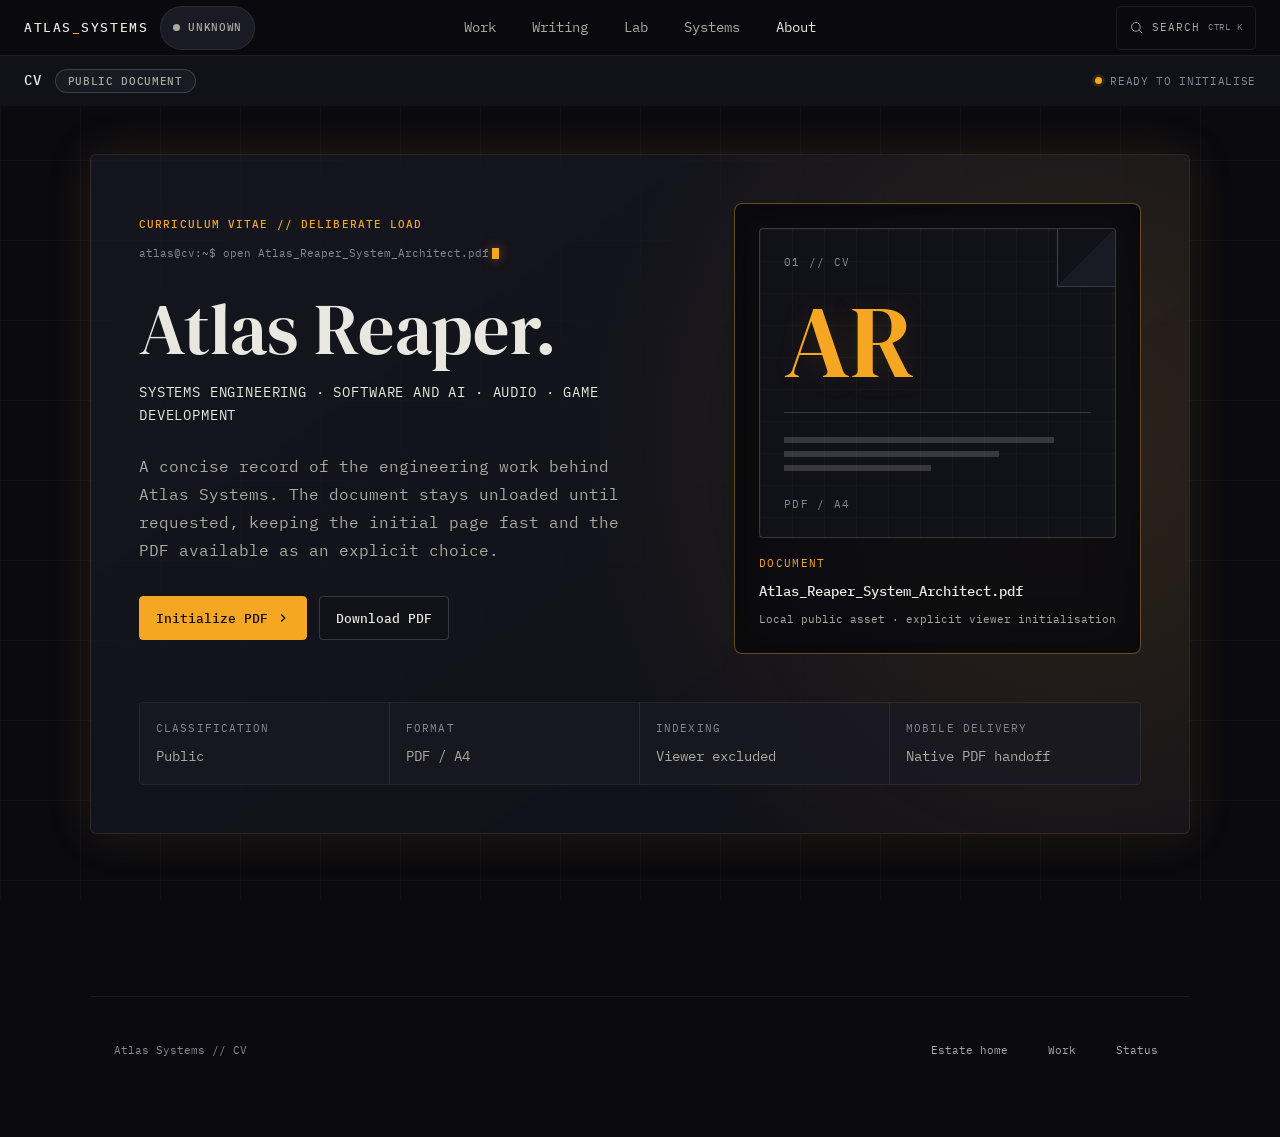
==== index.html @ 82ecb302 "Harden document assets and response headers" ====
<!DOCTYPE html>
<html lang="en" data-atlas-bottom-nav="true">
<head>
  <meta charset="UTF-8">
  <meta name="viewport" content="width=device-width, initial-scale=1.0">
  <meta name="description" content="CV for Atlas Reaper: systems engineering, software and AI, audio, and game development.">
  <meta name="robots" content="noindex, follow">
  <meta name="theme-color" content="#0a0a0f">
  <title>CV // Atlas Systems</title>
  <link rel="canonical" href="https://cv.atlas-systems.uk/">
  <link rel="icon" href="/favicon.ico" sizes="any">
  <link rel="icon" href="/favicon-16x16.png" sizes="16x16" type="image/png">
  <link rel="icon" href="/favicon-32x32.png" sizes="32x32" type="image/png">
  <link rel="apple-touch-icon" href="/apple-touch-icon.png" sizes="180x180">
  <link rel="manifest" href="/site.webmanifest">
  <meta property="og:type" content="profile">
  <meta property="og:title" content="CV // Atlas Systems">
  <meta property="og:description" content="CV for Atlas Reaper: systems engineering, software and AI, audio, and game development.">
  <meta property="og:url" content="https://cv.atlas-systems.uk/">
  <meta property="og:site_name" content="Atlas Systems">
  <meta property="og:image" content="https://atlas-systems.uk/og-default.png">
  <meta property="og:image:width" content="1200">
  <meta property="og:image:height" content="630">
  <meta property="og:image:alt" content="Atlas Systems: audio systems, local AI infrastructure, and deployment automation">
  <meta name="twitter:card" content="summary_large_image">
  <meta name="twitter:title" content="CV // Atlas Systems">
  <meta name="twitter:description" content="CV for Atlas Reaper: systems engineering, software and AI, audio, and game development.">
  <meta name="twitter:image" content="https://atlas-systems.uk/og-default.png">
  <link rel="stylesheet" href="/assets/interface/v0.2.0/atlas-fonts.css?v=0.2.0">
  <link rel="stylesheet" href="/assets/interface/v0.2.0/atlas-interface-kit.css?v=0.2.0">
  <link rel="stylesheet" href="/css/cv.css?v=20260724-interface-v2">
</head>
<body>
  <header class="atlas-global-header cv-global-header">
    <div class="atlas-global-header__identity cv-brand-cluster">
      <a href="https://atlas-systems.uk/" class="cv-wordmark">ATLAS<span>_</span>SYSTEMS</a>
      <a class="atlas-status estate-status" href="https://status.atlas-systems.uk/" data-state="checking" aria-label="Atlas Systems status: checking">
        <span class="estate-status-dot" aria-hidden="true"></span>
        <span class="estate-status-label">checking</span>
      </a>
    </div>
    <nav class="atlas-global-header__nav" aria-label="Primary navigation">
      <a class="atlas-global-header__link" href="https://atlas-systems.uk/work/">Work</a>
      <a class="atlas-global-header__link" href="https://atlas-systems.uk/writing/">Writing</a>
      <a class="atlas-global-header__link" href="https://atlas-systems.uk/lab/">Lab</a>
      <a class="atlas-global-header__link" href="https://atlas-systems.uk/systems/">Systems</a>
      <a class="atlas-global-header__link" href="https://atlas-systems.uk/about/" aria-current="page">About</a>
    </nav>
    <div class="atlas-global-header__actions">
      <button class="cv-search-trigger" type="button" data-estate-search-open aria-label="Search the estate" aria-haspopup="dialog">
        <svg viewBox="0 0 24 24" aria-hidden="true">
          <circle cx="11" cy="11" r="7"></circle>
          <line x1="21" y1="21" x2="16.2" y2="16.2"></line>
        </svg>
        <span>Search</span>
        <kbd>ctrl k</kbd>
      </button>
    </div>
  </header>

  <section class="atlas-product-strip cv-product-strip" aria-label="CV interface identity">
    <div class="cv-product-identity">
      <strong>CV</strong>
      <span class="atlas-badge atlas-badge--type">Public document</span>
    </div>
    <span class="cv-document-state"><span aria-hidden="true"></span>Ready to initialise</span>
  </section>

  <main class="cv-shell">
    <section class="document-gate atlas-card atlas-card--flagship" id="gate" aria-labelledby="gate-title">
      <div class="gate-layout">
        <div class="gate-introduction">
          <p class="atlas-page-intro__eyebrow">Curriculum vitae // deliberate load</p>
          <div class="terminal-line" aria-hidden="true">atlas@cv:~$ open Atlas_Reaper_System_Architect.pdf<span class="cursor"></span></div>
          <h1 class="atlas-page-intro__title" id="gate-title">Atlas Reaper.</h1>
          <p class="gate-role">Systems engineering · Software and AI · Audio · Game development</p>
          <p class="atlas-page-intro__purpose gate-copy">A concise record of the engineering work behind Atlas Systems. The document stays unloaded until requested, keeping the initial page fast and the PDF available as an explicit choice.</p>

          <div class="gate-actions">
            <button class="atlas-button atlas-button--primary" id="init-btn" type="button">
              <span>Initialize PDF</span>
              <svg viewBox="0 0 24 24" aria-hidden="true">
                <polyline points="9 18 15 12 9 6"></polyline>
              </svg>
            </button>
            <a class="atlas-button atlas-button--secondary" href="/Atlas_Reaper_System_Architect.pdf" download="Atlas_Reaper_System_Architect.pdf">Download PDF</a>
          </div>
        </div>

        <aside class="document-dossier" aria-label="Document summary">
          <div class="document-sheet" aria-hidden="true">
            <span class="document-sheet-index">01 // CV</span>
            <strong>AR</strong>
            <span class="document-sheet-rule"></span>
            <span class="document-sheet-line document-sheet-line--long"></span>
            <span class="document-sheet-line"></span>
            <span class="document-sheet-line document-sheet-line--short"></span>
            <span class="document-sheet-mark">PDF / A4</span>
          </div>
          <div class="document-dossier-copy">
            <p>Document</p>
            <strong>Atlas_Reaper_<wbr>System_Architect.pdf</strong>
            <span>Local public asset · explicit viewer initialisation</span>
          </div>
        </aside>
      </div>

      <dl class="document-meta">
        <div><dt>Classification</dt><dd>Public</dd></div>
        <div><dt>Format</dt><dd>PDF / A4</dd></div>
        <div><dt>Indexing</dt><dd>Viewer excluded</dd></div>
        <div><dt>Mobile delivery</dt><dd>Native PDF handoff</dd></div>
      </dl>

      <noscript>
        <p class="noscript-note">JavaScript is disabled. <a href="/Atlas_Reaper_System_Architect.pdf">Open the PDF directly.</a></p>
      </noscript>
    </section>

    <section class="viewer atlas-card" id="viewer" aria-labelledby="viewer-title" hidden>
      <header class="viewer-bar">
        <div>
          <p class="atlas-page-intro__eyebrow">Document viewer // active</p>
          <h2 id="viewer-title">Atlas_Reaper_<wbr>System_Architect.pdf</h2>
        </div>
        <div class="viewer-actions">
          <a class="atlas-button atlas-button--secondary" href="/Atlas_Reaper_System_Architect.pdf" download="Atlas_Reaper_System_Architect.pdf">Download</a>
          <button class="atlas-button atlas-button--secondary" id="close-viewer" type="button">Close viewer</button>
        </div>
      </header>
      <div class="viewer-frame" id="viewer-frame"></div>
    </section>

    <p class="sr-only" id="viewer-announcer" role="status" aria-live="polite" aria-atomic="true"></p>
  </main>

  <footer class="atlas-footer cv-footer">
    <span>Atlas Systems // CV</span>
    <div>
      <a href="https://atlas-systems.uk/">Estate home</a>
      <a href="https://atlas-systems.uk/work/">Work</a>
      <a href="https://status.atlas-systems.uk/">Status</a>
    </div>
  </footer>

  <nav class="atlas-bottom-nav" aria-label="Mobile estate navigation">
    <a href="https://atlas-systems.uk/work/">Work</a>
    <a href="https://atlas-systems.uk/writing/">Writing</a>
    <a href="https://atlas-systems.uk/lab/">Lab</a>
    <a href="https://atlas-systems.uk/systems/">Systems</a>
    <a href="https://atlas-systems.uk/about/" aria-current="page">About</a>
  </nav>

  <script type="module" src="/js/interface-shell.js?v=20260724-interface-v2"></script>
  <script type="module" src="/js/viewer.js?v=20260724-interface-v2"></script>
</body>
</html>
---- assets/interface/v0.2.0/atlas-fonts.css ----
/* Atlas Systems repository-local font faces. */
@font-face {
  font-family: "IBM Plex Mono";
  font-style: normal;
  font-weight: 400;
  font-display: swap;
  src: url("./fonts/ibm-plex-mono-400.woff2") format("woff2");
  unicode-range: U+0000-00FF, U+0131, U+0152-0153, U+02BB-02BC,
    U+02C6, U+02DA, U+02DC, U+0304, U+0308, U+0329, U+2000-206F,
    U+20AC, U+2122, U+2191, U+2193, U+2212, U+2215, U+FEFF, U+FFFD;
}

@font-face {
  font-family: "IBM Plex Mono";
  font-style: normal;
  font-weight: 500;
  font-display: swap;
  src: url("./fonts/ibm-plex-mono-500.woff2") format("woff2");
  unicode-range: U+0000-00FF, U+0131, U+0152-0153, U+02BB-02BC,
    U+02C6, U+02DA, U+02DC, U+0304, U+0308, U+0329, U+2000-206F,
    U+20AC, U+2122, U+2191, U+2193, U+2212, U+2215, U+FEFF, U+FFFD;
}

@font-face {
  font-family: "DM Serif Display";
  font-style: normal;
  font-weight: 400;
  font-display: swap;
  src: url("./fonts/dm-serif-display-400.woff2") format("woff2");
  unicode-range: U+0000-00FF, U+0131, U+0152-0153, U+02BB-02BC,
    U+02C6, U+02DA, U+02DC, U+0304, U+0308, U+0329, U+2000-206F,
    U+20AC, U+2122, U+2191, U+2193, U+2212, U+2215, U+FEFF, U+FFFD;
}

@font-face {
  font-family: "DM Serif Display";
  font-style: italic;
  font-weight: 400;
  font-display: swap;
  src: url("./fonts/dm-serif-display-400-italic.woff2") format("woff2");
  unicode-range: U+0000-00FF, U+0131, U+0152-0153, U+02BB-02BC,
    U+02C6, U+02DA, U+02DC, U+0304, U+0308, U+0329, U+2000-206F,
    U+20AC, U+2122, U+2191, U+2193, U+2212, U+2215, U+FEFF, U+FFFD;
}
---- assets/interface/v0.2.0/atlas-interface-kit.css ----
/* Atlas Interface Kit v0.2.0 generated tokens. */
:root {
  color-scheme: dark;
  --atlas-bg: #0a0a0f;
  --atlas-bg-1: #111118;
  --atlas-bg-2: #1a1a24;
  --atlas-border: rgba(255,255,255,0.08);
  --atlas-border-hi: rgba(255,255,255,0.16);
  --atlas-text: #e8e8e0;
  --atlas-text-dim: #aaa9a0;
  --atlas-text-faint: #888894;
  --atlas-accent: #f5a623;
  --atlas-accent-hover: #f7b84a;
  --atlas-accent-dim: rgba(245,166,35,0.12);
  --atlas-operational: #4ade80;
  --atlas-degraded: #f5a623;
  --atlas-unavailable: #e24b4a;
  --atlas-unknown: #aaa9a0;
  --atlas-informational: #60a5fa;
  --atlas-space-1: 4px;
  --atlas-space-2: 8px;
  --atlas-space-3: 12px;
  --atlas-space-4: 16px;
  --atlas-space-5: 24px;
  --atlas-space-6: 32px;
  --atlas-space-7: 48px;
  --atlas-space-8: 64px;
  --atlas-space-9: 96px;
  --atlas-radius-sm: 4px;
  --atlas-radius-md: 6px;
  --atlas-radius-lg: 8px;
  --atlas-control-compact: 32px;
  --atlas-control-standard: 40px;
  --atlas-touch-min: 44px;
  --atlas-card-compact: 16px;
  --atlas-card-standard: 24px;
  --atlas-card-editorial: 32px;
  --atlas-prose: 720px;
  --atlas-content: 1100px;
  --atlas-content-wide: 1360px;
  --atlas-type-tiny: 9px;
  --atlas-type-meta: 11px;
  --atlas-type-supporting: 14px;
  --atlas-type-body: 16px;
  --atlas-type-title: 42px;
  --atlas-motion-fast: 120ms;
  --atlas-motion-standard: 180ms;
  --atlas-motion-reveal: 240ms;
  --atlas-easing-standard: cubic-bezier(0.2, 0, 0, 1);
  --atlas-easing-emphasized: cubic-bezier(0.2, 0, 0, 1.2);
  --atlas-breakpoint-mobile: 640px;
  --atlas-breakpoint-tablet: 768px;
  --atlas-breakpoint-desktop: 1024px;
  --atlas-breakpoint-wide: 1440px;
  --atlas-z-base: 0;
  --atlas-z-sticky: 100;
  --atlas-z-overlay: 200;
  --atlas-z-dialog: 300;
  --atlas-z-toast: 400;
  --atlas-shadow-floating: 0 16px 48px rgba(0,0,0,0.32);
  --atlas-shadow-flagship: 0 0 48px rgba(245,166,35,0.12);
  --atlas-font-display: 'DM Serif Display', Georgia, serif;
  --atlas-font-body: 'IBM Plex Mono', monospace;
}
/* Atlas Interface Kit v0.2.0 component foundations. */
.atlas-global-header {
  position: sticky;
  top: 0;
  z-index: var(--atlas-z-sticky);
  min-height: 56px;
  display: grid;
  grid-template-columns: minmax(0, 1fr) auto minmax(0, 1fr);
  align-items: center;
  gap: var(--atlas-space-4);
  border-bottom: 1px solid var(--atlas-border);
  padding-inline: var(--atlas-space-5);
  background: color-mix(in srgb, var(--atlas-bg) 94%, transparent);
  backdrop-filter: blur(14px);
}

.atlas-global-header__identity,
.atlas-global-header__nav,
.atlas-global-header__actions {
  display: flex;
  align-items: center;
  gap: var(--atlas-space-3);
}

.atlas-global-header__actions { justify-content: flex-end; }
.atlas-global-header__nav { justify-content: center; }
.atlas-global-header__link { min-height: var(--atlas-touch-min); display: inline-flex; align-items: center; padding-inline: var(--atlas-space-3); color: var(--atlas-text-dim); text-decoration: none; }
.atlas-global-header__link[aria-current='page'] { color: var(--atlas-text); }

.atlas-product-strip {
  display: flex;
  align-items: center;
  justify-content: space-between;
  gap: var(--atlas-space-4);
  border-bottom: 1px solid var(--atlas-border);
  padding: var(--atlas-space-3) var(--atlas-space-5);
  background: var(--atlas-bg-1);
}

.atlas-page-intro { max-width: var(--atlas-content); margin-inline: auto; padding: var(--atlas-space-8) var(--atlas-space-5) var(--atlas-space-7); }
.atlas-page-intro__eyebrow { margin: 0 0 var(--atlas-space-3); color: var(--atlas-accent); font: 500 var(--atlas-type-meta)/1.4 var(--atlas-font-body); letter-spacing: 0.1em; text-transform: uppercase; }
.atlas-page-intro__title { margin: 0; color: var(--atlas-text); font: 400 clamp(2.25rem, 6vw, 4.5rem)/0.98 var(--atlas-font-display); }
.atlas-page-intro__purpose { max-width: var(--atlas-prose); margin: var(--atlas-space-5) 0 0; color: var(--atlas-text-dim); font: 400 var(--atlas-type-body)/1.75 var(--atlas-font-body); }

.atlas-section-heading { display: flex; align-items: end; justify-content: space-between; gap: var(--atlas-space-5); margin-block: var(--atlas-space-7) var(--atlas-space-5); }
.atlas-section-heading__title { margin: 0; color: var(--atlas-text); font: 400 clamp(1.75rem, 3vw, 2.5rem)/1.05 var(--atlas-font-display); }
.atlas-section-heading__detail { max-width: var(--atlas-prose); margin: 0; color: var(--atlas-text-dim); font: 400 var(--atlas-type-supporting)/1.7 var(--atlas-font-body); }

.atlas-button { min-height: var(--atlas-control-standard); display: inline-flex; align-items: center; justify-content: center; gap: var(--atlas-space-2); border: 1px solid var(--atlas-border-hi); border-radius: var(--atlas-radius-sm); padding: 0 var(--atlas-space-4); color: var(--atlas-text); background: var(--atlas-bg-2); font: 500 0.8125rem/1 var(--atlas-font-body); text-decoration: none; cursor: pointer; transition: border-color var(--atlas-motion-standard) var(--atlas-easing-standard), background var(--atlas-motion-standard) var(--atlas-easing-standard), transform var(--atlas-motion-standard) var(--atlas-easing-standard); }
.atlas-button:hover { border-color: var(--atlas-accent); }
.atlas-button--primary { border-color: var(--atlas-accent); background: var(--atlas-accent); color: var(--atlas-bg); }
.atlas-button--primary:hover { background: var(--atlas-accent-hover); }
.atlas-button--secondary { background: var(--atlas-bg-1); }
.atlas-text-action { min-height: var(--atlas-touch-min); display: inline-flex; align-items: center; color: var(--atlas-accent); font: 500 0.8125rem/1.4 var(--atlas-font-body); text-decoration-thickness: 1px; text-underline-offset: 0.25em; }

.atlas-badge,
.atlas-status { display: inline-flex; min-height: 24px; align-items: center; gap: var(--atlas-space-2); border: 1px solid var(--atlas-border); border-radius: 999px; padding: 0 var(--atlas-space-3); color: var(--atlas-text-dim); background: var(--atlas-bg-2); font: 500 0.6875rem/1 var(--atlas-font-body); letter-spacing: 0.06em; text-transform: uppercase; }
.atlas-badge--type { border-color: var(--atlas-border-hi); }
.atlas-badge--maturity { color: var(--atlas-accent); background: var(--atlas-accent-dim); }
.atlas-status[data-state='operational'] { color: var(--atlas-operational); }
.atlas-status[data-state='degraded'] { color: var(--atlas-degraded); }
.atlas-status[data-state='unavailable'] { color: var(--atlas-unavailable); }
.atlas-status[data-state='unknown'] { color: var(--atlas-unknown); }

.atlas-card { border: 1px solid var(--atlas-border); border-radius: var(--atlas-radius-md); background: var(--atlas-bg-1); padding: var(--atlas-card-standard); }
.atlas-card--editorial { padding: var(--atlas-card-editorial); }
.atlas-card--data { background: var(--atlas-bg-2); }
.atlas-card--interactive { transition: border-color var(--atlas-motion-standard) var(--atlas-easing-standard), transform var(--atlas-motion-standard) var(--atlas-easing-standard), box-shadow var(--atlas-motion-standard) var(--atlas-easing-standard); }
.atlas-card--interactive:hover { border-color: var(--atlas-border-hi); transform: translateY(-1px); }
.atlas-card--flagship { box-shadow: var(--atlas-shadow-flagship); }

.atlas-metric-grid { display: grid; grid-template-columns: repeat(auto-fit, minmax(150px, 1fr)); gap: var(--atlas-space-3); }
.atlas-metric { border: 1px solid var(--atlas-border); border-radius: var(--atlas-radius-sm); padding: var(--atlas-card-compact); background: var(--atlas-bg-2); }
.atlas-metric__value { margin: 0; color: var(--atlas-text); font: 500 1.5rem/1.15 var(--atlas-font-body); }
.atlas-metric__label { margin: var(--atlas-space-2) 0 0; color: var(--atlas-text-faint); font: 500 var(--atlas-type-meta)/1.4 var(--atlas-font-body); text-transform: uppercase; }

.atlas-tag-list { display: flex; flex-wrap: wrap; gap: var(--atlas-space-2); margin: 0; padding: 0; list-style: none; }
.atlas-tag-list > * { border: 1px solid var(--atlas-border); border-radius: 999px; padding: var(--atlas-space-1) var(--atlas-space-3); color: var(--atlas-text-dim); background: var(--atlas-bg-2); font: 500 var(--atlas-type-meta)/1.4 var(--atlas-font-body); }

.atlas-filter-bar { display: flex; flex-wrap: wrap; align-items: center; gap: var(--atlas-space-2); border-block: 1px solid var(--atlas-border); padding-block: var(--atlas-space-3); }

.atlas-table-wrap { max-width: 100%; overflow-x: auto; border: 1px solid var(--atlas-border); border-radius: var(--atlas-radius-md); }
.atlas-table-wrap table { width: 100%; border-collapse: collapse; }
.atlas-table-wrap th,
.atlas-table-wrap td { border-bottom: 1px solid var(--atlas-border); padding: var(--atlas-space-3) var(--atlas-space-4); text-align: left; }

.atlas-search-dialog { width: min(720px, calc(100vw - 32px)); max-height: min(720px, calc(100vh - 32px)); overflow: auto; border: 1px solid var(--atlas-border-hi); border-radius: var(--atlas-radius-lg); padding: 0; color: var(--atlas-text); background: var(--atlas-bg-1); box-shadow: var(--atlas-shadow-floating); }
.atlas-search-dialog::backdrop { background: rgba(10,10,15,0.78); backdrop-filter: blur(6px); }

.atlas-state { border: 1px solid var(--atlas-border); border-radius: var(--atlas-radius-md); padding: var(--atlas-card-standard); background: var(--atlas-bg-1); }
.atlas-state__title { margin: 0; color: var(--atlas-text); font: 500 0.875rem/1.4 var(--atlas-font-body); }
.atlas-state__detail { margin: var(--atlas-space-3) 0 0; color: var(--atlas-text-dim); font: 400 var(--atlas-type-supporting)/1.7 var(--atlas-font-body); }
.atlas-state[data-state='loading'] { border-color: var(--atlas-informational); }
.atlas-state[data-state='empty'] { border-color: var(--atlas-border-hi); }
.atlas-state[data-state='unavailable'],
.atlas-state[data-state='error'] { border-color: var(--atlas-unavailable); }
.atlas-state[data-state='unknown'] { border-color: var(--atlas-unknown); }

.atlas-footer { max-width: var(--atlas-content); margin: var(--atlas-space-9) auto 0; border-top: 1px solid var(--atlas-border); padding: var(--atlas-space-6) var(--atlas-space-5) var(--atlas-space-8); color: var(--atlas-text-faint); font: 400 var(--atlas-type-meta)/1.6 var(--atlas-font-body); }

.atlas-bottom-nav { display: none; }

:where(a, button, input, select, textarea, [tabindex]):focus-visible { outline: 2px solid var(--atlas-accent); outline-offset: 3px; }

@media (max-width: 767px) {
  .atlas-global-header { grid-template-columns: 1fr auto; padding-inline: var(--atlas-space-4); }
  .atlas-global-header__nav { display: none; }
  .atlas-page-intro { padding: var(--atlas-space-7) var(--atlas-space-4) var(--atlas-space-6); }
  .atlas-section-heading { align-items: start; flex-direction: column; }
  .atlas-bottom-nav { position: fixed; inset: auto 0 0; z-index: var(--atlas-z-sticky); min-height: 64px; display: grid; grid-template-columns: repeat(5, minmax(0, 1fr)); border-top: 1px solid var(--atlas-border); background: var(--atlas-bg-1); }
  .atlas-bottom-nav a { min-height: 64px; display: flex; align-items: center; justify-content: center; color: var(--atlas-text-dim); font: 500 var(--atlas-type-meta)/1.2 var(--atlas-font-body); text-decoration: none; }
  .atlas-bottom-nav a[aria-current='page'] { color: var(--atlas-accent); }
  [data-atlas-bottom-nav='true'] { padding-bottom: calc(64px + env(safe-area-inset-bottom)); }
}

@media (prefers-reduced-motion: reduce) {
  *, *::before, *::after { scroll-behavior: auto !important; animation-duration: 0.01ms !important; animation-iteration-count: 1 !important; transition-duration: 0.01ms !important; }
}
---- css/cv.css ----
*, *::before, *::after { box-sizing: border-box; }

html {
  min-width: 320px;
  background: var(--atlas-bg);
  color-scheme: dark;
  scroll-behavior: smooth;
}

body {
  min-width: 320px;
  min-height: 100vh;
  margin: 0;
  overflow-x: hidden;
  background: var(--atlas-bg);
  color: var(--atlas-text);
  font: 400 var(--atlas-type-supporting)/1.65 var(--atlas-font-body);
}

body::before {
  content: "";
  position: fixed;
  inset: 0;
  z-index: var(--atlas-z-base);
  pointer-events: none;
  background-image:
    linear-gradient(rgba(255,255,255,.026) 1px, transparent 1px),
    linear-gradient(90deg, rgba(255,255,255,.026) 1px, transparent 1px);
  background-size: 80px 80px;
}

a { color: inherit; }
button, input { font: inherit; }

.cv-global-header {
  background: color-mix(in srgb, var(--atlas-bg) 94%, transparent);
}

.cv-brand-cluster { min-width: 0; }

.cv-wordmark {
  min-height: var(--atlas-touch-min);
  display: inline-flex;
  align-items: center;
  color: var(--atlas-text);
  font-size: .8125rem;
  font-weight: 500;
  letter-spacing: .12em;
  text-decoration: none;
  white-space: nowrap;
}

.cv-wordmark span { color: var(--atlas-accent); }

.estate-status {
  min-height: var(--atlas-touch-min);
  color: var(--atlas-text-dim);
  text-decoration: none;
}

.estate-status:hover,
.estate-status:focus-visible {
  border-color: var(--atlas-border-hi);
  color: var(--atlas-text);
}

.estate-status-dot {
  width: 7px;
  height: 7px;
  flex: 0 0 7px;
  border-radius: 50%;
  background: var(--atlas-unknown);
}

.estate-status[data-state="operational"] .estate-status-dot {
  background: var(--atlas-operational);
  box-shadow: 0 0 0 3px color-mix(in srgb, var(--atlas-operational) 14%, transparent);
}

.estate-status[data-state="degraded"] .estate-status-dot,
.estate-status[data-state="checking"] .estate-status-dot {
  background: var(--atlas-degraded);
  box-shadow: 0 0 0 3px var(--atlas-accent-dim);
}

.estate-status[data-state="unavailable"] .estate-status-dot {
  background: var(--atlas-unavailable);
  box-shadow: 0 0 0 3px color-mix(in srgb, var(--atlas-unavailable) 14%, transparent);
}

.cv-search-trigger {
  min-height: var(--atlas-touch-min);
  display: inline-flex;
  align-items: center;
  gap: var(--atlas-space-2);
  border: 1px solid var(--atlas-border);
  border-radius: var(--atlas-radius-sm);
  padding: 0 var(--atlas-space-3);
  background: transparent;
  color: var(--atlas-text-dim);
  cursor: pointer;
  font-size: var(--atlas-type-meta);
  letter-spacing: .08em;
  text-transform: uppercase;
}

.cv-search-trigger:hover,
.cv-search-trigger:focus-visible {
  border-color: var(--atlas-border-hi);
  color: var(--atlas-text);
}

.cv-search-trigger svg {
  width: 15px;
  height: 15px;
  fill: none;
  stroke: currentColor;
  stroke-width: 1.5;
}

.cv-search-trigger kbd {
  color: var(--atlas-text-faint);
  font: inherit;
  font-size: var(--atlas-type-tiny);
}

.cv-product-strip {
  position: relative;
  z-index: 1;
  min-height: 50px;
  border-bottom: 0;
}

.cv-product-identity {
  display: flex;
  align-items: center;
  gap: var(--atlas-space-3);
}

.cv-product-identity > strong {
  color: var(--atlas-text);
  font-size: var(--atlas-type-supporting);
  font-weight: 500;
  letter-spacing: .1em;
}

.cv-document-state {
  display: inline-flex;
  align-items: center;
  gap: var(--atlas-space-2);
  color: var(--atlas-text-faint);
  font-size: var(--atlas-type-meta);
  letter-spacing: .06em;
  text-transform: uppercase;
}

.cv-document-state > span {
  width: 7px;
  height: 7px;
  border-radius: 50%;
  background: var(--atlas-accent);
  box-shadow: 0 0 0 3px var(--atlas-accent-dim);
}

.cv-document-state[data-state="active"] > span {
  background: var(--atlas-operational);
  box-shadow: 0 0 0 3px color-mix(in srgb, var(--atlas-operational) 14%, transparent);
}

.cv-shell {
  position: relative;
  z-index: 1;
  width: min(var(--atlas-content), calc(100% - 48px));
  min-height: calc(100vh - 106px);
  margin: 0 auto;
  padding: var(--atlas-space-7) 0 var(--atlas-space-8);
}

.document-gate {
  scroll-margin-top: calc(56px + var(--atlas-space-3));
  min-height: min(680px, calc(100vh - 154px));
  padding: clamp(var(--atlas-space-5), 4vw, var(--atlas-space-7));
  overflow: hidden;
  background:
    radial-gradient(70% 120% at 90% 44%, var(--atlas-accent-dim), transparent 64%),
    linear-gradient(145deg, color-mix(in srgb, var(--atlas-bg-2) 72%, transparent), var(--atlas-bg-1));
}

.gate-layout {
  display: grid;
  grid-template-columns: minmax(0, 1.12fr) minmax(300px, .88fr);
  align-items: center;
  gap: clamp(var(--atlas-space-6), 6vw, var(--atlas-space-9));
}

.gate-introduction { min-width: 0; }

.terminal-line {
  margin: 0 0 var(--atlas-space-6);
  color: var(--atlas-text-faint);
  font-size: var(--atlas-type-meta);
  overflow-wrap: anywhere;
}

.cursor {
  display: inline-block;
  width: 7px;
  height: 1em;
  margin-left: 3px;
  vertical-align: -.15em;
  background: var(--atlas-accent);
  box-shadow: 0 0 12px color-mix(in srgb, var(--atlas-accent) 48%, transparent);
  animation: cv-caret-blink 1.05s steps(2, start) infinite;
}

.gate-role {
  max-width: 720px;
  margin: var(--atlas-space-4) 0 0;
  color: var(--atlas-text);
  font-size: var(--atlas-type-supporting);
  letter-spacing: .06em;
  line-height: 1.7;
  text-transform: uppercase;
}

.gate-copy {
  margin-top: var(--atlas-space-5);
  font-size: var(--atlas-type-body);
}

.gate-actions {
  display: flex;
  flex-wrap: wrap;
  gap: var(--atlas-space-3);
  margin-top: var(--atlas-space-6);
}

.gate-actions .atlas-button,
.viewer-actions .atlas-button {
  min-height: var(--atlas-touch-min);
}

.gate-actions svg {
  width: 14px;
  height: 14px;
  fill: none;
  stroke: currentColor;
  stroke-width: 2;
}

.document-dossier {
  min-width: 0;
  border: 1px solid color-mix(in srgb, var(--atlas-accent) 32%, var(--atlas-border));
  border-radius: var(--atlas-radius-lg);
  padding: var(--atlas-space-5);
  background: color-mix(in srgb, var(--atlas-bg) 82%, transparent);
  box-shadow: inset 0 0 52px rgba(0,0,0,.38);
}

.document-sheet {
  position: relative;
  min-height: 310px;
  display: flex;
  flex-direction: column;
  border: 1px solid var(--atlas-border-hi);
  border-radius: var(--atlas-radius-sm);
  padding: var(--atlas-space-5);
  overflow: hidden;
  background:
    linear-gradient(rgba(255,255,255,.025) 1px, transparent 1px),
    linear-gradient(90deg, rgba(255,255,255,.025) 1px, transparent 1px),
    var(--atlas-bg-1);
  background-size: 32px 32px;
}

.document-sheet::before {
  content: "";
  position: absolute;
  inset: 0 0 auto auto;
  width: 58px;
  height: 58px;
  border-bottom: 1px solid var(--atlas-border-hi);
  border-left: 1px solid var(--atlas-border-hi);
  background: linear-gradient(135deg, var(--atlas-bg-1) 49%, var(--atlas-bg-2) 50%);
}

.document-sheet-index {
  color: var(--atlas-text-faint);
  font-size: var(--atlas-type-meta);
  letter-spacing: .12em;
}

.document-sheet strong {
  margin-top: auto;
  color: var(--atlas-accent);
  font: 400 clamp(4rem, 8vw, 6.5rem)/.9 var(--atlas-font-display);
  text-shadow: 0 0 30px var(--atlas-accent-dim);
}

.document-sheet-rule {
  width: 100%;
  height: 1px;
  margin: var(--atlas-space-5) 0 var(--atlas-space-4);
  background: var(--atlas-border-hi);
}

.document-sheet-line {
  width: 70%;
  height: 6px;
  margin-top: var(--atlas-space-2);
  background: var(--atlas-border-hi);
}

.document-sheet-line--long { width: 88%; }
.document-sheet-line--short { width: 48%; }

.document-sheet-mark {
  margin-top: auto;
  color: var(--atlas-text-faint);
  font-size: var(--atlas-type-meta);
  letter-spacing: .12em;
}

.document-dossier-copy {
  display: grid;
  gap: var(--atlas-space-2);
  margin-top: var(--atlas-space-4);
}

.document-dossier-copy p {
  margin: 0;
  color: var(--atlas-accent);
  font-size: var(--atlas-type-meta);
  letter-spacing: .12em;
  text-transform: uppercase;
}

.document-dossier-copy strong {
  color: var(--atlas-text);
  font-size: var(--atlas-type-supporting);
  font-weight: 500;
  overflow-wrap: anywhere;
}

.document-dossier-copy > span {
  color: var(--atlas-text-dim);
  font-size: var(--atlas-type-meta);
  line-height: 1.6;
}

.document-meta {
  width: 100%;
  display: grid;
  grid-template-columns: repeat(4, minmax(0, 1fr));
  margin: var(--atlas-space-7) 0 0;
  border: 1px solid var(--atlas-border);
  border-radius: var(--atlas-radius-sm);
  overflow: hidden;
}

.document-meta div {
  min-width: 0;
  padding: var(--atlas-card-compact);
  border-right: 1px solid var(--atlas-border);
  background: color-mix(in srgb, var(--atlas-bg-2) 70%, transparent);
}

.document-meta div:last-child { border-right: 0; }

.document-meta dt {
  color: var(--atlas-text-faint);
  font-size: var(--atlas-type-meta);
  letter-spacing: .1em;
  text-transform: uppercase;
}

.document-meta dd {
  margin: var(--atlas-space-2) 0 0;
  color: var(--atlas-text-dim);
  font-size: var(--atlas-type-supporting);
  overflow-wrap: anywhere;
}

.noscript-note {
  margin: var(--atlas-space-4) 0 0;
  color: var(--atlas-text-dim);
}

.noscript-note a { color: var(--atlas-accent); }

.viewer {
  scroll-margin-top: calc(56px + var(--atlas-space-3));
  min-width: 0;
  padding: 0;
  overflow: hidden;
  background: var(--atlas-bg-1);
  box-shadow: var(--atlas-shadow-floating);
  animation: cv-viewer-reveal var(--atlas-motion-reveal) var(--atlas-easing-standard) both;
}

.viewer[hidden] { display: none; }

.viewer-bar {
  display: flex;
  align-items: center;
  justify-content: space-between;
  gap: var(--atlas-space-5);
  padding: var(--atlas-space-5);
  border-bottom: 1px solid var(--atlas-border);
  background: var(--atlas-bg-1);
}

.viewer-bar .atlas-page-intro__eyebrow {
  margin-bottom: var(--atlas-space-2);
}

.viewer-bar h2 {
  max-width: 760px;
  margin: 0;
  color: var(--atlas-text);
  font: 400 clamp(1.45rem, 3vw, 2.25rem)/1.05 var(--atlas-font-display);
  overflow-wrap: anywhere;
}

.viewer-actions {
  display: flex;
  flex-wrap: wrap;
  justify-content: flex-end;
  gap: var(--atlas-space-2);
}

.viewer-frame {
  min-height: 70vh;
  background: var(--atlas-bg-2);
}

.viewer-frame object {
  display: block;
  width: 100%;
  height: calc(100vh - 230px);
  min-height: 620px;
  border: 0;
}

.viewer-fallback {
  min-height: 420px;
  display: grid;
  place-items: center;
  gap: var(--atlas-space-4);
  padding: var(--atlas-space-6);
  text-align: center;
}

.viewer-fallback p { color: var(--atlas-text-dim); }

.cv-footer {
  position: relative;
  z-index: 1;
  display: flex;
  align-items: center;
  justify-content: space-between;
  flex-wrap: wrap;
  gap: var(--atlas-space-4);
}

.cv-footer div {
  display: flex;
  flex-wrap: wrap;
  gap: var(--atlas-space-5);
}

.cv-footer a {
  min-width: var(--atlas-touch-min);
  min-height: var(--atlas-touch-min);
  display: inline-flex;
  align-items: center;
  justify-content: center;
  padding-inline: var(--atlas-space-2);
  color: var(--atlas-text-dim);
  text-decoration: none;
}

.cv-footer a:hover,
.cv-footer a:focus-visible { color: var(--atlas-accent); }

.sr-only {
  position: absolute;
  width: 1px;
  height: 1px;
  padding: 0;
  margin: -1px;
  overflow: hidden;
  clip: rect(0, 0, 0, 0);
  white-space: nowrap;
  border: 0;
}

.atlas-search-root {
  position: fixed;
  inset: 0;
  z-index: var(--atlas-z-dialog);
  display: grid;
  place-items: start center;
  padding: min(12vh, 7rem) var(--atlas-space-4) var(--atlas-space-4);
}

.atlas-search-root[hidden] { display: none; }

.atlas-search-scrim {
  position: absolute;
  inset: 0;
  width: 100%;
  height: 100%;
  border: 0;
  background: rgba(4,4,8,.82);
  backdrop-filter: blur(8px);
  cursor: default;
}

.atlas-search-panel {
  position: relative;
  width: min(720px, 100%);
  max-height: min(720px, 78vh);
  overflow: auto;
  border: 1px solid var(--atlas-border-hi);
  border-radius: var(--atlas-radius-lg);
  padding: var(--atlas-space-5);
  background: var(--atlas-bg-1);
  box-shadow: var(--atlas-shadow-floating);
}

.atlas-search-heading {
  margin: 0 0 var(--atlas-space-3);
  color: var(--atlas-accent);
  font-size: var(--atlas-type-meta);
  letter-spacing: .14em;
  text-transform: uppercase;
}

.atlas-search-input {
  width: 100%;
  min-height: 48px;
  border: 1px solid var(--atlas-border-hi);
  border-radius: var(--atlas-radius-sm);
  padding: var(--atlas-space-3) var(--atlas-space-4);
  background: var(--atlas-bg-2);
  color: var(--atlas-text);
}

.atlas-search-status {
  min-height: 1.5rem;
  margin: var(--atlas-space-3) 0;
  color: var(--atlas-text-dim);
  font-size: var(--atlas-type-meta);
}

.atlas-search-results {
  display: grid;
  gap: 1px;
  margin: 0;
  padding: 0;
  list-style: none;
  background: var(--atlas-border);
}

.atlas-search-result { background: var(--atlas-bg); }

.atlas-search-result-main {
  display: grid;
  gap: var(--atlas-space-2);
  min-height: var(--atlas-touch-min);
  padding: var(--atlas-space-4);
  color: var(--atlas-text-dim);
  text-decoration: none;
}

.atlas-search-result-main:hover,
.atlas-search-result-main:focus-visible {
  background: var(--atlas-bg-2);
  color: var(--atlas-text);
}

.atlas-search-result-main strong {
  color: var(--atlas-text);
  font-size: var(--atlas-type-supporting);
  overflow-wrap: anywhere;
}

.atlas-search-result-main span {
  font-size: var(--atlas-type-supporting);
  line-height: 1.65;
}

.atlas-search-close {
  min-height: var(--atlas-touch-min);
  margin-top: var(--atlas-space-4);
}

body.atlas-search-open { overflow: hidden; }

@keyframes cv-caret-blink { 50% { opacity: 0; } }

@keyframes cv-viewer-reveal {
  from { opacity: 0; transform: translateY(8px); }
  to { opacity: 1; transform: translateY(0); }
}

@media (max-width: 1023px) {
  .gate-layout {
    grid-template-columns: minmax(0, 1fr) minmax(260px, .72fr);
    gap: var(--atlas-space-6);
  }

  .document-sheet { min-height: 280px; }
}

@media (max-width: 900px) {
  .gate-layout { grid-template-columns: minmax(0, 1fr); }
  .document-dossier {
    display: grid;
    grid-template-columns: minmax(180px, .7fr) minmax(0, 1fr);
    align-items: center;
    gap: var(--atlas-space-5);
  }
  .document-sheet { min-height: 230px; }
  .document-dossier-copy { margin-top: 0; }
}

@media (max-width: 767px) {
  .cv-global-header .atlas-global-header__actions { display: flex; }
  .cv-search-trigger {
    min-width: var(--atlas-touch-min);
    justify-content: center;
    padding-inline: var(--atlas-space-2);
  }
  .cv-search-trigger span,
  .cv-search-trigger kbd { display: none; }
  .cv-product-strip { padding-inline: var(--atlas-space-4); }
  .cv-shell {
    width: min(100% - 24px, var(--atlas-content));
    padding: var(--atlas-space-5) 0 var(--atlas-space-7);
  }
  .document-gate {
    min-height: 0;
    padding: var(--atlas-card-standard);
  }
  .document-meta { grid-template-columns: repeat(2, minmax(0, 1fr)); }
  .document-meta div:nth-child(2) { border-right: 0; }
  .document-meta div:nth-child(-n+2) { border-bottom: 1px solid var(--atlas-border); }
  .viewer-bar {
    align-items: flex-start;
    flex-direction: column;
  }
  .viewer-actions {
    width: 100%;
    justify-content: flex-start;
  }
  .viewer-frame object {
    height: calc(100vh - 250px);
    min-height: 520px;
  }
  .cv-footer { margin-top: var(--atlas-space-7); }
}

@media (max-width: 520px) {
  .cv-document-state {
    width: var(--atlas-touch-min);
    justify-content: center;
    font-size: 0;
  }
  .document-dossier {
    grid-template-columns: minmax(0, 1fr);
    padding: var(--atlas-space-4);
  }
  .document-sheet { min-height: 250px; }
  .document-meta { grid-template-columns: minmax(0, 1fr); }
  .document-meta div {
    border-right: 0;
    border-bottom: 1px solid var(--atlas-border);
  }
  .document-meta div:last-child { border-bottom: 0; }
  .gate-actions {
    display: grid;
    grid-template-columns: minmax(0, 1fr);
  }
  .gate-actions .atlas-button { width: 100%; }
}

@media (max-width: 420px) {
  .estate-status-label {
    position: absolute;
    width: 1px;
    height: 1px;
    overflow: hidden;
    clip: rect(0, 0, 0, 0);
    white-space: nowrap;
  }
  .estate-status {
    width: var(--atlas-touch-min);
    min-height: var(--atlas-touch-min);
    justify-content: center;
    padding: 0;
  }
  .cv-shell { width: min(100% - 16px, var(--atlas-content)); }
  .document-gate { padding: var(--atlas-card-compact); }
  .gate-role { font-size: var(--atlas-type-meta); }
  .gate-copy { font-size: var(--atlas-type-supporting); }
}

@media (prefers-reduced-motion: reduce) {
  html { scroll-behavior: auto; }
  .cursor { animation: none; opacity: .72; }
  .viewer { animation: none; }
}
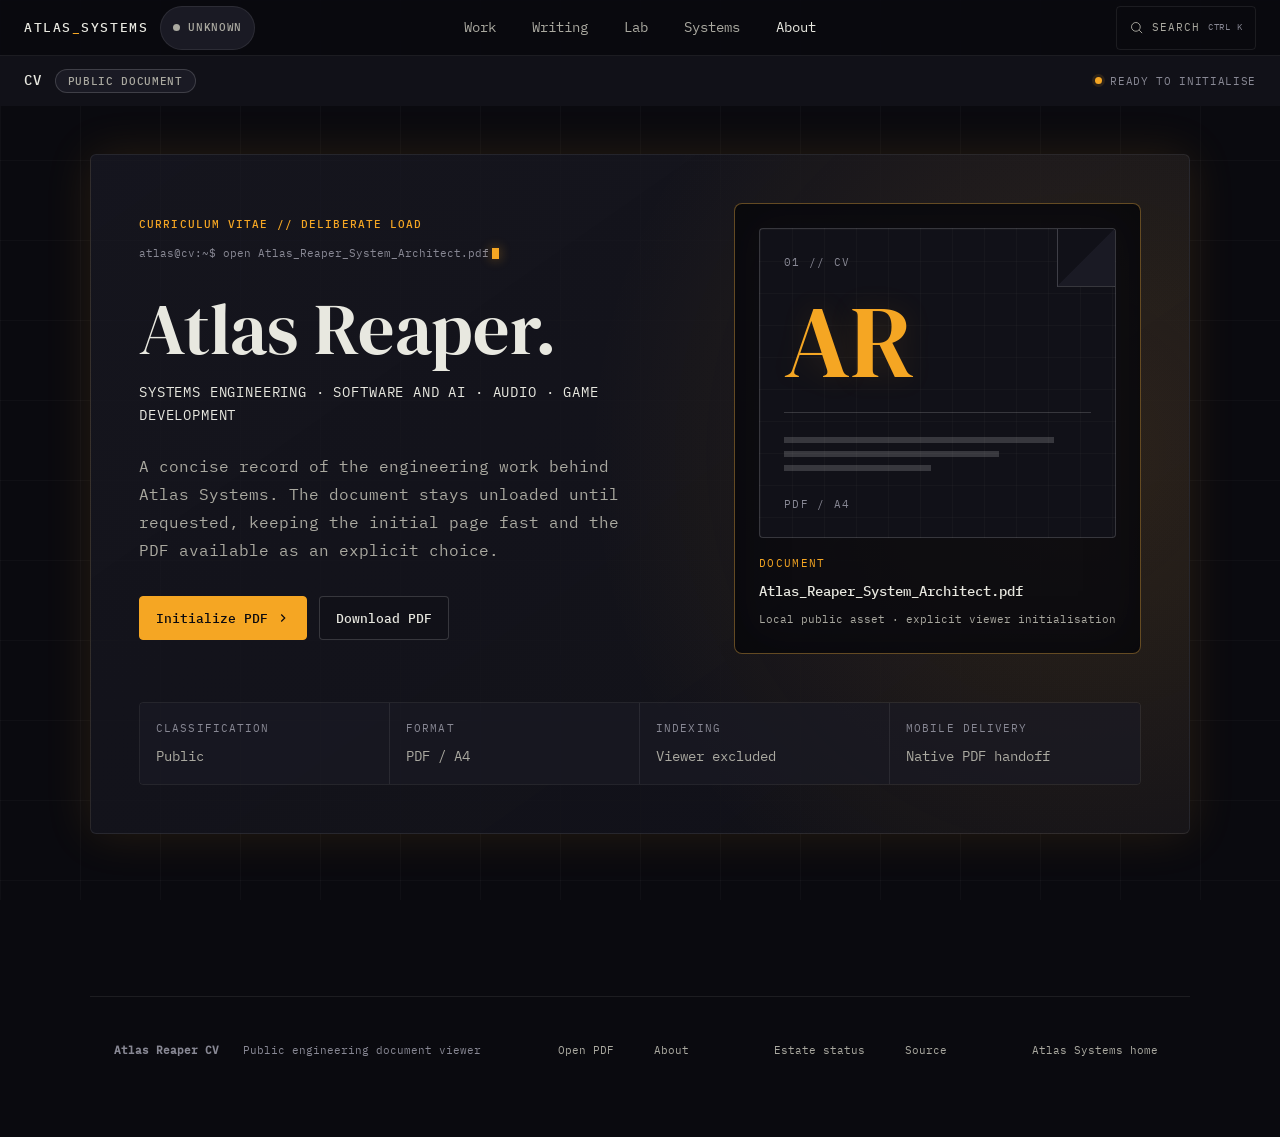
==== commit 3856dd99: "feat: adopt governed CV product footer" ====
--- a/index.html
+++ b/index.html
@@ -18,17 +18,19 @@
   <meta property="og:description" content="CV for Atlas Reaper: systems engineering, software and AI, audio, and game development.">
   <meta property="og:url" content="https://cv.atlas-systems.uk/">
   <meta property="og:site_name" content="Atlas Systems">
-  <meta property="og:image" content="https://atlas-systems.uk/og-default.png">
+  <meta property="og:image" content="https://atlas-systems.uk/og/cv.png">
   <meta property="og:image:width" content="1200">
   <meta property="og:image:height" content="630">
-  <meta property="og:image:alt" content="Atlas Systems: audio systems, local AI infrastructure, and deployment automation">
+  <meta property="og:image:alt" content="Atlas Reaper: engineering CV. // Atlas Systems">
   <meta name="twitter:card" content="summary_large_image">
   <meta name="twitter:title" content="CV // Atlas Systems">
   <meta name="twitter:description" content="CV for Atlas Reaper: systems engineering, software and AI, audio, and game development.">
-  <meta name="twitter:image" content="https://atlas-systems.uk/og-default.png">
+  <meta name="twitter:image" content="https://atlas-systems.uk/og/cv.png">
+  <meta name="twitter:image:alt" content="Atlas Reaper: engineering CV. // Atlas Systems">
   <link rel="stylesheet" href="/assets/interface/v0.2.0/atlas-fonts.css?v=0.2.0">
   <link rel="stylesheet" href="/assets/interface/v0.2.0/atlas-interface-kit.css?v=0.2.0">
   <link rel="stylesheet" href="/css/cv.css?v=20260724-interface-v2">
+  <link rel="stylesheet" href="/css/phase-6-footer.css?v=20260730-phase-6-v1">
 </head>
 <body>
   <header class="atlas-global-header cv-global-header">
@@ -134,12 +136,21 @@
     <p class="sr-only" id="viewer-announcer" role="status" aria-live="polite" aria-atomic="true"></p>
   </main>
 
-  <footer class="atlas-footer cv-footer">
-    <span>Atlas Systems // CV</span>
-    <div>
-      <a href="https://atlas-systems.uk/">Estate home</a>
-      <a href="https://atlas-systems.uk/work/">Work</a>
-      <a href="https://status.atlas-systems.uk/">Status</a>
+  <footer class="atlas-footer atlas-footer--product cv-footer" aria-label="CV product footer">
+    <div class="atlas-footer__identity">
+      <strong>Atlas Reaper CV</strong>
+      <span>Public engineering document viewer</span>
+    </div>
+    <div class="atlas-footer__context">
+      <a href="/Atlas_Reaper_System_Architect.pdf">Open PDF</a>
+      <a href="https://atlas-systems.uk/about/">About</a>
+    </div>
+    <div class="atlas-footer__evidence">
+      <a href="https://status.atlas-systems.uk/">Estate status</a>
+      <a href="https://github.com/AtlasReaper311/atlas-doc-viewer">Source</a>
+    </div>
+    <div class="atlas-footer__escape">
+      <a href="https://atlas-systems.uk/">Atlas Systems home</a>
     </div>
   </footer>
 
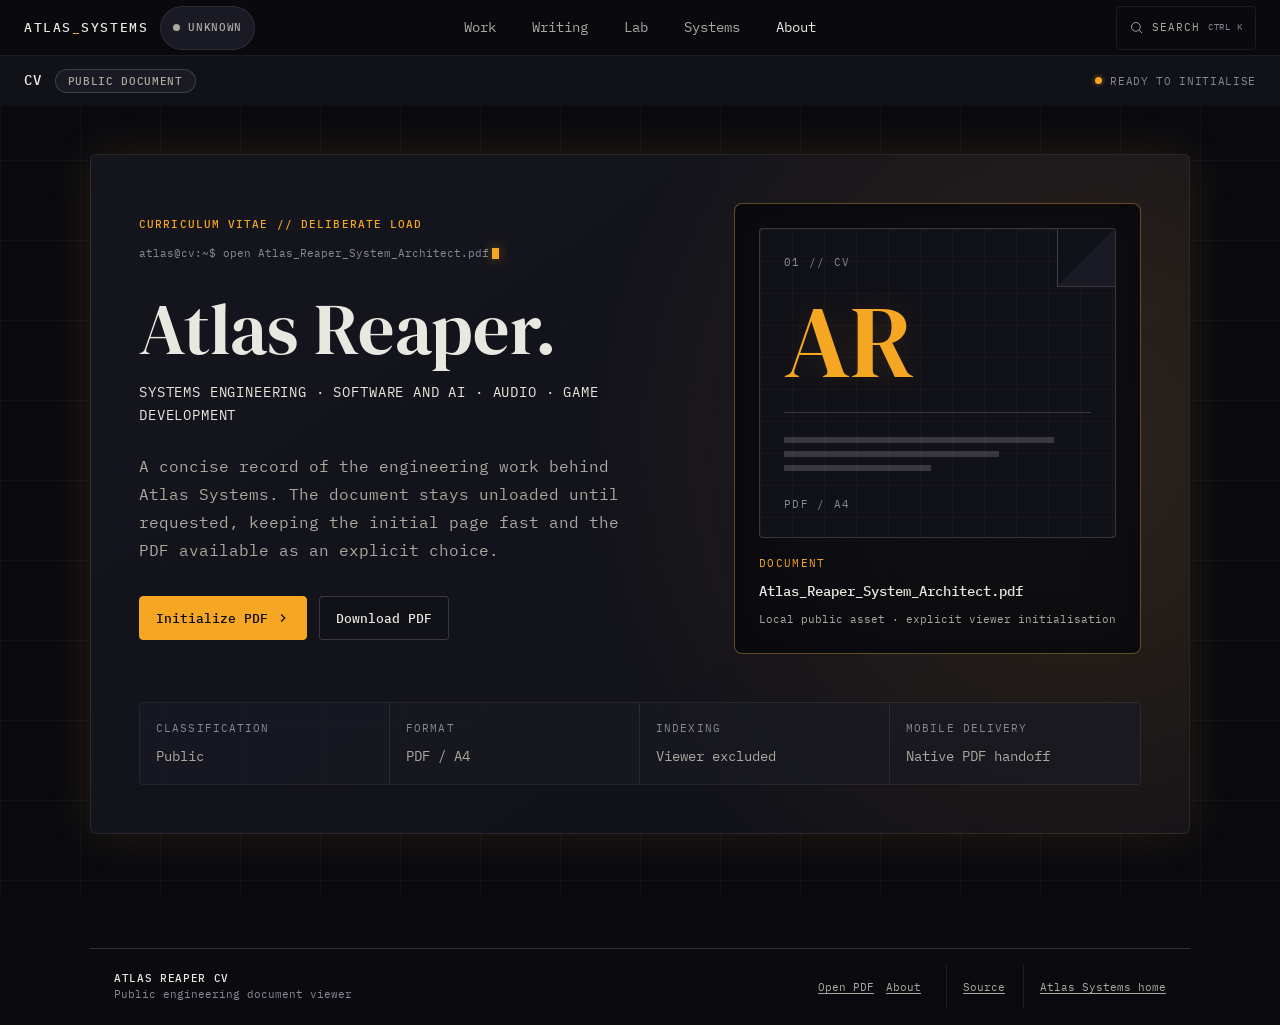
==== commit e56473f4: "fix: bound CV footer destinations" ====
--- a/index.html
+++ b/index.html
@@ -30,7 +30,7 @@
   <link rel="stylesheet" href="/assets/interface/v0.2.0/atlas-fonts.css?v=0.2.0">
   <link rel="stylesheet" href="/assets/interface/v0.2.0/atlas-interface-kit.css?v=0.2.0">
   <link rel="stylesheet" href="/css/cv.css?v=20260724-interface-v2">
-  <link rel="stylesheet" href="/css/phase-6-footer.css?v=20260730-phase-6-v1">
+  <link rel="stylesheet" href="/css/phase-6-footer.css?v=20260730-phase-6-v2">
 </head>
 <body>
   <header class="atlas-global-header cv-global-header">
@@ -146,7 +146,6 @@
       <a href="https://atlas-systems.uk/about/">About</a>
     </div>
     <div class="atlas-footer__evidence">
-      <a href="https://status.atlas-systems.uk/">Estate status</a>
       <a href="https://github.com/AtlasReaper311/atlas-doc-viewer">Source</a>
     </div>
     <div class="atlas-footer__escape">
--- a/css/phase-6-footer.css
+++ b/css/phase-6-footer.css
@@ -0,0 +1,122 @@
+/* CV Phase 6 product footer, derived from immutable atlas-interface-kit v0.4.0. */
+
+.cv-footer {
+  position: relative;
+  z-index: 1;
+  max-width: var(--atlas-content, 1100px);
+  margin: var(--atlas-space-7, 48px) auto 0;
+  display: flex;
+  flex-wrap: wrap;
+  align-items: center;
+  gap: 0 var(--atlas-space-4, 16px);
+  border-top: 1px solid var(--atlas-border-hi, rgba(255,255,255,.16));
+  padding: var(--atlas-space-4, 16px) var(--atlas-space-5, 24px);
+  color: var(--atlas-text-faint, #888894);
+  background: transparent;
+  font: 400 var(--atlas-type-meta, 11px)/1.5 var(--atlas-font-body, "IBM Plex Mono", monospace);
+}
+
+.cv-footer .atlas-footer__identity {
+  min-width: min(100%, 220px);
+  flex: 1 1 260px;
+  display: grid;
+  gap: 2px;
+  color: var(--atlas-text, #e8e8e0);
+}
+
+.cv-footer .atlas-footer__identity strong,
+.cv-footer .atlas-footer__identity span {
+  display: block;
+}
+
+.cv-footer .atlas-footer__identity strong {
+  font-weight: 500;
+  letter-spacing: .06em;
+  line-height: 1.35;
+  text-transform: uppercase;
+}
+
+.cv-footer .atlas-footer__identity span {
+  color: var(--atlas-text-faint, #888894);
+  line-height: 1.45;
+}
+
+.cv-footer .atlas-footer__context,
+.cv-footer .atlas-footer__evidence,
+.cv-footer .atlas-footer__escape {
+  min-width: 0;
+  display: flex;
+  flex: 0 0 auto;
+  flex-wrap: nowrap;
+  align-items: center;
+  gap: 0 var(--atlas-space-3, 12px);
+  white-space: nowrap;
+}
+
+.cv-footer .atlas-footer__evidence,
+.cv-footer .atlas-footer__escape {
+  border-left: 1px solid var(--atlas-border, rgba(255,255,255,.08));
+  padding-left: var(--atlas-space-4, 16px);
+}
+
+.cv-footer a {
+  min-width: var(--atlas-touch-min, 44px);
+  min-height: var(--atlas-touch-min, 44px);
+  display: inline-flex;
+  align-items: center;
+  justify-content: flex-start;
+  padding-inline: 0;
+  color: var(--atlas-text-dim, #aaa9a0);
+  text-decoration: underline;
+  text-decoration-color: currentColor;
+  text-decoration-thickness: from-font;
+  text-underline-offset: .22em;
+}
+
+.cv-footer a:hover {
+  color: var(--atlas-text, #e8e8e0);
+}
+
+.cv-footer a:focus-visible {
+  color: var(--atlas-text, #e8e8e0);
+  outline: 2px solid var(--atlas-accent, #f5a623);
+  outline-offset: 3px;
+}
+
+@media (max-width: 767px) {
+  .cv-footer {
+    flex-direction: column;
+    flex-wrap: nowrap;
+    align-items: flex-start;
+    gap: 0;
+    padding: var(--atlas-space-4, 16px);
+    padding-bottom: calc(var(--atlas-space-8, 64px) + env(safe-area-inset-bottom));
+  }
+
+  .cv-footer .atlas-footer__identity {
+    width: 100%;
+    min-width: 0;
+    margin-bottom: var(--atlas-space-1, 4px);
+  }
+
+  .cv-footer .atlas-footer__context,
+  .cv-footer .atlas-footer__evidence,
+  .cv-footer .atlas-footer__escape {
+    width: 100%;
+    flex-wrap: wrap;
+    gap: 0 var(--atlas-space-3, 12px);
+    border-left: 0;
+    padding-left: 0;
+    white-space: normal;
+  }
+}
+
+@media (prefers-reduced-motion: reduce) {
+  .cv-footer *,
+  .cv-footer *::before,
+  .cv-footer *::after {
+    animation-duration: .01ms !important;
+    animation-iteration-count: 1 !important;
+    transition-duration: .01ms !important;
+  }
+}
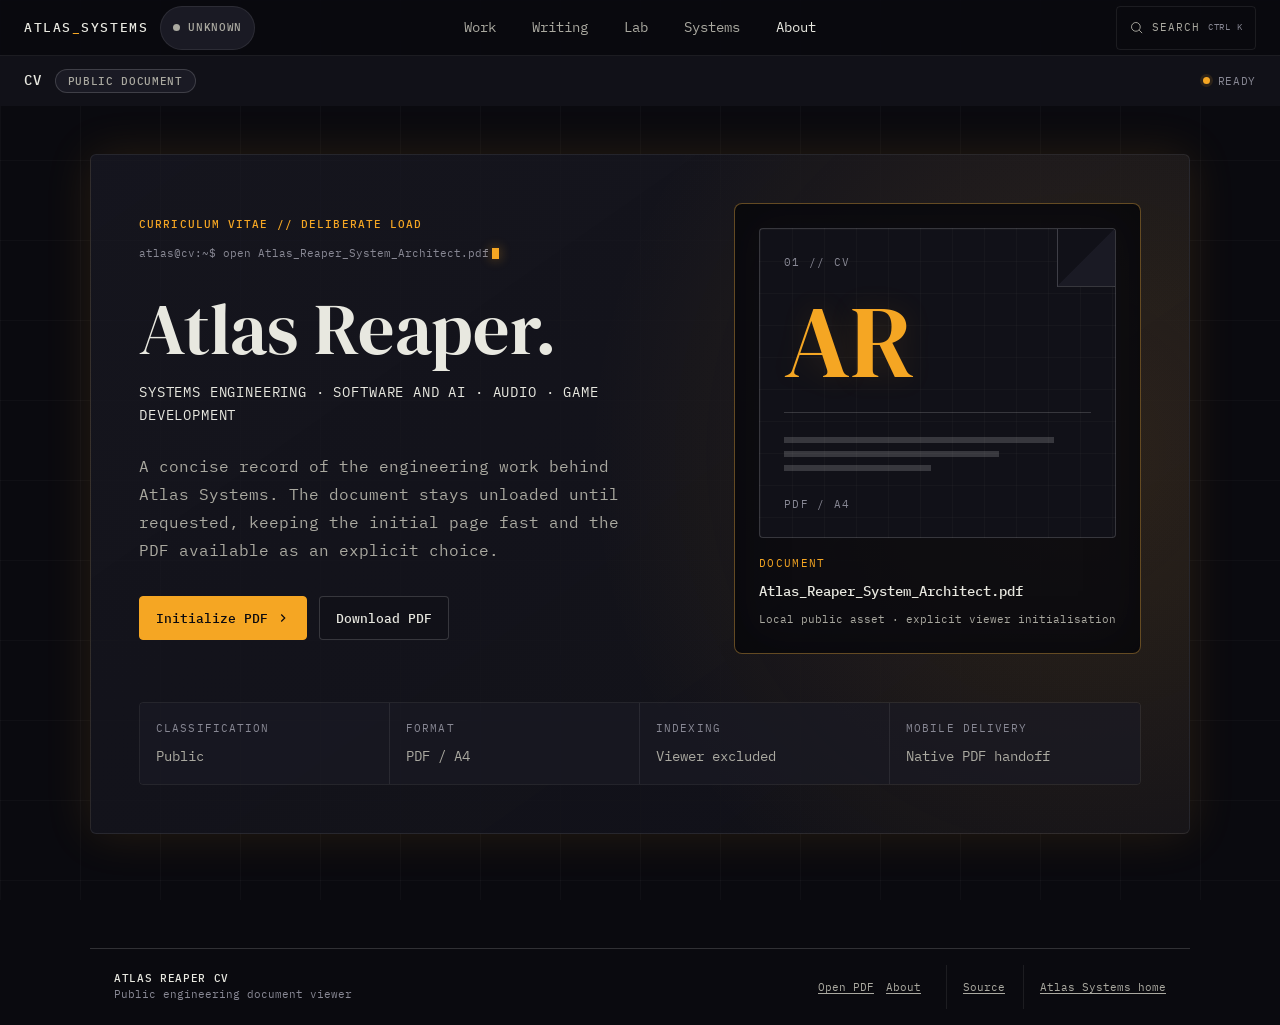
==== commit bd048d23: "fix: tighten cv viewer mobile chrome" ====
--- a/index.html
+++ b/index.html
@@ -65,7 +65,7 @@
       <strong>CV</strong>
       <span class="atlas-badge atlas-badge--type">Public document</span>
     </div>
-    <span class="cv-document-state"><span aria-hidden="true"></span>Ready to initialise</span>
+    <span class="cv-document-state"><span aria-hidden="true"></span>Ready</span>
   </section>
 
   <main class="cv-shell">
--- a/css/cv.css
+++ b/css/cv.css
@@ -129,12 +129,14 @@
   z-index: 1;
   min-height: 50px;
   border-bottom: 0;
+  overflow: hidden;
 }
 
 .cv-product-identity {
   display: flex;
   align-items: center;
   gap: var(--atlas-space-3);
+  min-width: 0;
 }
 
 .cv-product-identity > strong {
@@ -145,6 +147,7 @@
 }
 
 .cv-document-state {
+  flex: 0 0 auto;
   display: inline-flex;
   align-items: center;
   gap: var(--atlas-space-2);
@@ -635,7 +638,17 @@
   }
   .cv-search-trigger span,
   .cv-search-trigger kbd { display: none; }
-  .cv-product-strip { padding-inline: var(--atlas-space-4); }
+  .cv-product-strip {
+    gap: var(--atlas-space-3);
+    padding-inline: var(--atlas-space-4);
+  }
+  .cv-product-identity {
+    flex: 1 1 auto;
+    gap: var(--atlas-space-2);
+  }
+  .cv-product-identity > strong {
+    flex: 0 0 auto;
+  }
   .cv-shell {
     width: min(100% - 24px, var(--atlas-content));
     padding: var(--atlas-space-5) 0 var(--atlas-space-7);
@@ -664,9 +677,8 @@
 
 @media (max-width: 520px) {
   .cv-document-state {
-    width: var(--atlas-touch-min);
-    justify-content: center;
-    font-size: 0;
+    min-height: var(--atlas-touch-min);
+    justify-content: flex-end;
   }
   .document-dossier {
     grid-template-columns: minmax(0, 1fr);
--- a/css/phase-6-footer.css
+++ b/css/phase-6-footer.css
@@ -96,6 +96,7 @@
   .cv-footer .atlas-footer__identity {
     width: 100%;
     min-width: 0;
+    flex: 0 0 auto;
     margin-bottom: var(--atlas-space-1, 4px);
   }
 
@@ -103,6 +104,7 @@
   .cv-footer .atlas-footer__evidence,
   .cv-footer .atlas-footer__escape {
     width: 100%;
+    flex: 0 0 auto;
     flex-wrap: wrap;
     gap: 0 var(--atlas-space-3, 12px);
     border-left: 0;
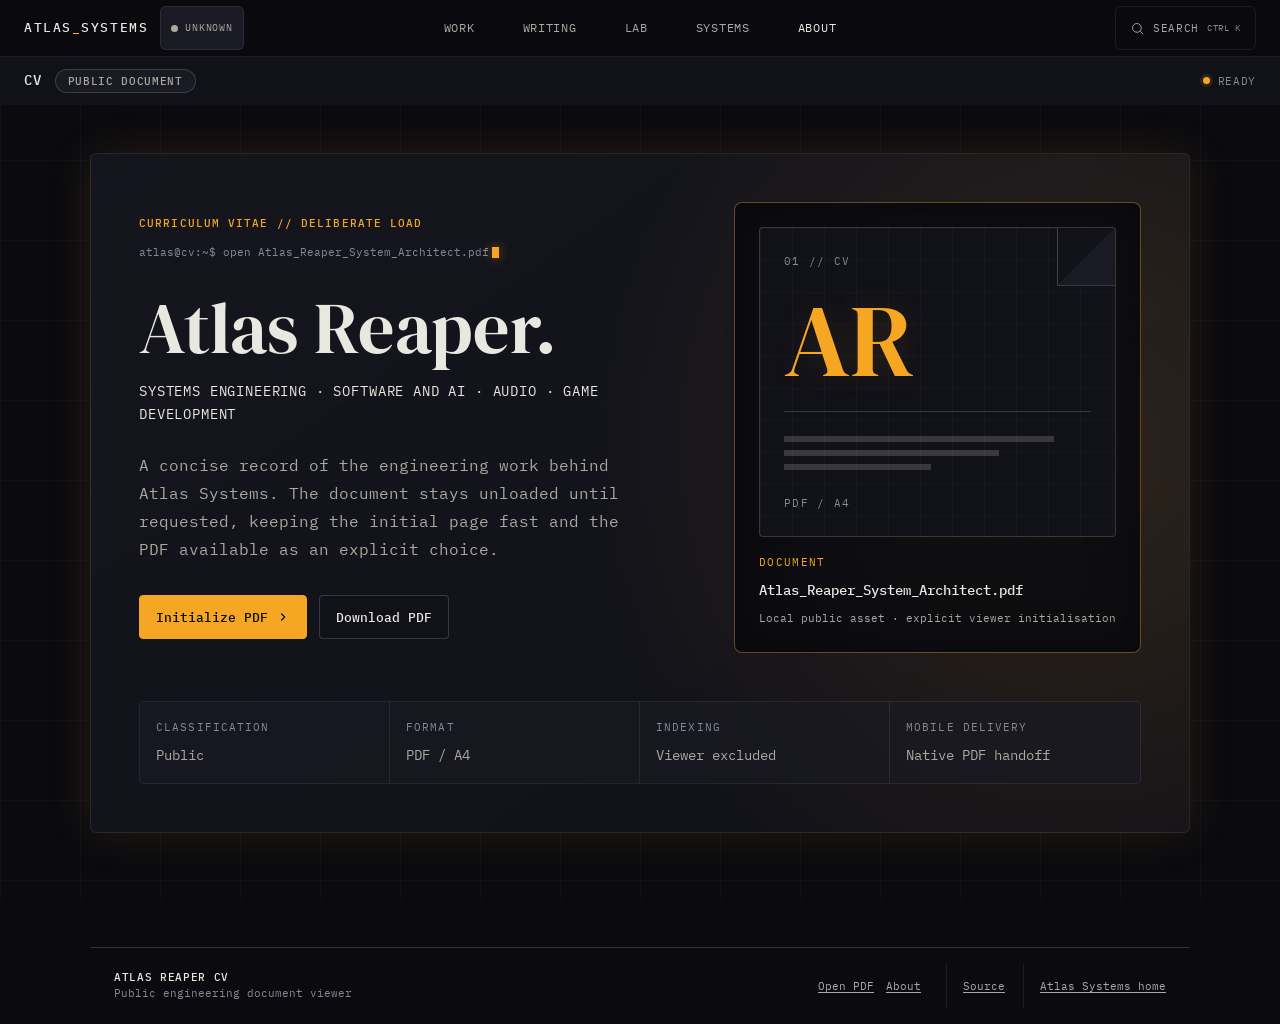
==== commit a35ba696: "Match the global header to live Lab/X-Ray inner-shell geometry. The previous spacing PRs zeroed nav-" ====
--- a/index.html
+++ b/index.html
@@ -27,13 +27,14 @@
   <meta name="twitter:description" content="CV for Atlas Reaper: systems engineering, software and AI, audio, and game development.">
   <meta name="twitter:image" content="https://atlas-systems.uk/og/cv.png">
   <meta name="twitter:image:alt" content="Atlas Reaper: engineering CV. // Atlas Systems">
-  <link rel="stylesheet" href="/assets/interface/v0.2.0/atlas-fonts.css?v=0.2.0">
-  <link rel="stylesheet" href="/assets/interface/v0.2.0/atlas-interface-kit.css?v=0.2.0">
-  <link rel="stylesheet" href="/css/cv.css?v=20260724-interface-v2">
+  <link rel="stylesheet" href="/assets/interface/v0.5.0/atlas-fonts.css?v=0.5.0">
+  <link rel="stylesheet" href="/assets/interface/v0.5.0/atlas-interface-kit.css?v=0.5.0">
+  <link rel="stylesheet" href="/css/cv.css?v=20260813-shell-geometry">
   <link rel="stylesheet" href="/css/phase-6-footer.css?v=20260730-phase-6-v2">
 </head>
 <body>
   <header class="atlas-global-header cv-global-header">
+    <div class="atlas-header__inner">
     <div class="atlas-global-header__identity cv-brand-cluster">
       <a href="https://atlas-systems.uk/" class="cv-wordmark">ATLAS<span>_</span>SYSTEMS</a>
       <a class="atlas-status estate-status" href="https://status.atlas-systems.uk/" data-state="checking" aria-label="Atlas Systems status: checking">
@@ -57,6 +58,7 @@
         <span>Search</span>
         <kbd>ctrl k</kbd>
       </button>
+    </div>
     </div>
   </header>
 
--- a/assets/interface/v0.5.0/atlas-fonts.css
+++ b/assets/interface/v0.5.0/atlas-fonts.css
@@ -0,0 +1,44 @@
+/* Atlas Systems repository-local font faces. */
+@font-face {
+  font-family: "IBM Plex Mono";
+  font-style: normal;
+  font-weight: 400;
+  font-display: swap;
+  src: url("./fonts/ibm-plex-mono-400.woff2") format("woff2");
+  unicode-range: U+0000-00FF, U+0131, U+0152-0153, U+02BB-02BC,
+    U+02C6, U+02DA, U+02DC, U+0304, U+0308, U+0329, U+2000-206F,
+    U+20AC, U+2122, U+2191, U+2193, U+2212, U+2215, U+FEFF, U+FFFD;
+}
+
+@font-face {
+  font-family: "IBM Plex Mono";
+  font-style: normal;
+  font-weight: 500;
+  font-display: swap;
+  src: url("./fonts/ibm-plex-mono-500.woff2") format("woff2");
+  unicode-range: U+0000-00FF, U+0131, U+0152-0153, U+02BB-02BC,
+    U+02C6, U+02DA, U+02DC, U+0304, U+0308, U+0329, U+2000-206F,
+    U+20AC, U+2122, U+2191, U+2193, U+2212, U+2215, U+FEFF, U+FFFD;
+}
+
+@font-face {
+  font-family: "DM Serif Display";
+  font-style: normal;
+  font-weight: 400;
+  font-display: swap;
+  src: url("./fonts/dm-serif-display-400.woff2") format("woff2");
+  unicode-range: U+0000-00FF, U+0131, U+0152-0153, U+02BB-02BC,
+    U+02C6, U+02DA, U+02DC, U+0304, U+0308, U+0329, U+2000-206F,
+    U+20AC, U+2122, U+2191, U+2193, U+2212, U+2215, U+FEFF, U+FFFD;
+}
+
+@font-face {
+  font-family: "DM Serif Display";
+  font-style: italic;
+  font-weight: 400;
+  font-display: swap;
+  src: url("./fonts/dm-serif-display-400-italic.woff2") format("woff2");
+  unicode-range: U+0000-00FF, U+0131, U+0152-0153, U+02BB-02BC,
+    U+02C6, U+02DA, U+02DC, U+0304, U+0308, U+0329, U+2000-206F,
+    U+20AC, U+2122, U+2191, U+2193, U+2212, U+2215, U+FEFF, U+FFFD;
+}
--- a/assets/interface/v0.5.0/atlas-interface-kit.css
+++ b/assets/interface/v0.5.0/atlas-interface-kit.css
@@ -0,0 +1,419 @@
+/* Atlas Interface Kit v0.5.0 generated tokens. */
+:root {
+  color-scheme: dark;
+  --atlas-accent: #f5a623;
+  --atlas-accent-dim: rgba(245,166,35,0.12);
+  --atlas-accent-hover: #f7b84a;
+  --atlas-bg: #0a0a0f;
+  --atlas-bg-1: #111118;
+  --atlas-bg-2: #1a1a24;
+  --atlas-border: rgba(255,255,255,0.08);
+  --atlas-border-hi: rgba(255,255,255,0.16);
+  --atlas-degraded: #f5a623;
+  --atlas-informational: #60a5fa;
+  --atlas-operational: #4ade80;
+  --atlas-text: #e8e8e0;
+  --atlas-text-dim: #aaa9a0;
+  --atlas-text-faint: #888894;
+  --atlas-unavailable: #e24b4a;
+  --atlas-unknown: #aaa9a0;
+  --atlas-space-1: 4px;
+  --atlas-space-2: 8px;
+  --atlas-space-3: 12px;
+  --atlas-space-4: 16px;
+  --atlas-space-5: 24px;
+  --atlas-space-6: 32px;
+  --atlas-space-7: 48px;
+  --atlas-space-8: 64px;
+  --atlas-space-9: 96px;
+  --atlas-radius-lg: 8px;
+  --atlas-radius-md: 6px;
+  --atlas-radius-sm: 4px;
+  --atlas-control-compact: 32px;
+  --atlas-control-standard: 40px;
+  --atlas-touch-min: 44px;
+  --atlas-card-compact: 16px;
+  --atlas-card-editorial: 32px;
+  --atlas-card-standard: 24px;
+  --atlas-prose: 720px;
+  --atlas-content: 1100px;
+  --atlas-content-wide: 1360px;
+  --atlas-type-body: 16px;
+  --atlas-type-meta: 11px;
+  --atlas-type-supporting: 14px;
+  --atlas-type-tiny: 9px;
+  --atlas-type-title: 42px;
+  --atlas-motion-fast: 120ms;
+  --atlas-motion-reveal: 240ms;
+  --atlas-motion-standard: 180ms;
+  --atlas-easing-emphasized: cubic-bezier(0.2, 0, 0, 1.2);
+  --atlas-easing-standard: cubic-bezier(0.2, 0, 0, 1);
+  --atlas-breakpoint-desktop: 1024px;
+  --atlas-breakpoint-mobile: 640px;
+  --atlas-breakpoint-tablet: 768px;
+  --atlas-breakpoint-wide: 1440px;
+  --atlas-z-base: 0;
+  --atlas-z-dialog: 300;
+  --atlas-z-overlay: 200;
+  --atlas-z-sticky: 100;
+  --atlas-z-toast: 400;
+  --atlas-shadow-flagship: 0 0 48px rgba(245,166,35,0.12);
+  --atlas-shadow-floating: 0 16px 48px rgba(0,0,0,0.32);
+  --atlas-font-body: 'IBM Plex Mono', monospace;
+  --atlas-font-display: 'DM Serif Display', Georgia, serif;
+}
+/* Atlas Interface Kit v0.5.0 component foundations. */
+.atlas-global-header {
+  position: sticky;
+  top: 0;
+  z-index: var(--atlas-z-sticky);
+  min-height: 56px;
+  display: grid;
+  grid-template-columns: minmax(0, 1fr) auto minmax(0, 1fr);
+  align-items: center;
+  gap: var(--atlas-space-4);
+  border-bottom: 1px solid var(--atlas-border);
+  padding-inline: var(--atlas-space-5);
+  background: color-mix(in srgb, var(--atlas-bg) 94%, transparent);
+  backdrop-filter: blur(14px);
+}
+
+.atlas-global-header__identity,
+.atlas-global-header__nav,
+.atlas-global-header__actions {
+  display: flex;
+  align-items: center;
+  gap: var(--atlas-space-3);
+}
+
+.atlas-global-header__actions { justify-content: flex-end; }
+.atlas-global-header__nav { justify-content: center; }
+.atlas-global-header__link { min-height: var(--atlas-touch-min); display: inline-flex; align-items: center; padding-inline: var(--atlas-space-3); color: var(--atlas-text-dim); text-decoration: none; }
+.atlas-global-header__link[aria-current='page'] { color: var(--atlas-text); }
+
+.atlas-product-strip {
+  display: flex;
+  align-items: center;
+  justify-content: space-between;
+  gap: var(--atlas-space-4);
+  border-bottom: 1px solid var(--atlas-border);
+  padding: var(--atlas-space-3) var(--atlas-space-5);
+  background: var(--atlas-bg-1);
+}
+
+.atlas-breadcrumbs {
+  max-width: var(--atlas-content);
+  margin-inline: auto;
+  padding: var(--atlas-space-3) var(--atlas-space-5) 0;
+  color: var(--atlas-text-faint);
+  font: 500 var(--atlas-type-meta)/1.5 var(--atlas-font-body);
+}
+
+.atlas-breadcrumbs ol {
+  display: flex;
+  flex-wrap: wrap;
+  align-items: center;
+  gap: var(--atlas-space-2);
+  margin: 0;
+  padding: 0;
+  list-style: none;
+}
+
+.atlas-breadcrumbs li {
+  display: inline-flex;
+  align-items: center;
+  min-width: 0;
+}
+
+.atlas-breadcrumbs li + li::before {
+  content: "/";
+  margin-inline-end: var(--atlas-space-2);
+  color: var(--atlas-text-faint);
+}
+
+.atlas-breadcrumbs a {
+  min-height: var(--atlas-touch-min);
+  display: inline-flex;
+  align-items: center;
+  color: var(--atlas-text-dim);
+  text-underline-offset: 0.22em;
+}
+
+.atlas-breadcrumbs [aria-current='page'],
+.atlas-breadcrumbs li:last-child {
+  color: var(--atlas-text);
+}
+
+.atlas-page-intro { max-width: var(--atlas-content); margin-inline: auto; padding: var(--atlas-space-8) var(--atlas-space-5) var(--atlas-space-7); }
+.atlas-page-intro__eyebrow { margin: 0 0 var(--atlas-space-3); color: var(--atlas-accent); font: 500 var(--atlas-type-meta)/1.4 var(--atlas-font-body); letter-spacing: 0.1em; text-transform: uppercase; }
+.atlas-page-intro__title { margin: 0; color: var(--atlas-text); font: 400 clamp(2.25rem, 6vw, 4.5rem)/0.98 var(--atlas-font-display); }
+.atlas-page-intro__purpose { max-width: var(--atlas-prose); margin: var(--atlas-space-5) 0 0; color: var(--atlas-text-dim); font: 400 var(--atlas-type-body)/1.75 var(--atlas-font-body); }
+
+.atlas-section-heading { display: flex; align-items: end; justify-content: space-between; gap: var(--atlas-space-5); margin-block: var(--atlas-space-7) var(--atlas-space-5); }
+.atlas-section-heading__title { margin: 0; color: var(--atlas-text); font: 400 clamp(1.75rem, 3vw, 2.5rem)/1.05 var(--atlas-font-display); }
+.atlas-section-heading__detail { max-width: var(--atlas-prose); margin: 0; color: var(--atlas-text-dim); font: 400 var(--atlas-type-supporting)/1.7 var(--atlas-font-body); }
+
+.atlas-button { min-height: var(--atlas-control-standard); display: inline-flex; align-items: center; justify-content: center; gap: var(--atlas-space-2); border: 1px solid var(--atlas-border-hi); border-radius: var(--atlas-radius-sm); padding: 0 var(--atlas-space-4); color: var(--atlas-text); background: var(--atlas-bg-2); font: 500 0.8125rem/1 var(--atlas-font-body); text-decoration: none; cursor: pointer; transition: border-color var(--atlas-motion-standard) var(--atlas-easing-standard), background var(--atlas-motion-standard) var(--atlas-easing-standard), transform var(--atlas-motion-standard) var(--atlas-easing-standard); }
+.atlas-button:hover { border-color: var(--atlas-accent); }
+.atlas-button--primary { border-color: var(--atlas-accent); background: var(--atlas-accent); color: var(--atlas-bg); }
+.atlas-button--primary:hover { background: var(--atlas-accent-hover); }
+.atlas-button--secondary { background: var(--atlas-bg-1); }
+.atlas-text-action { min-height: var(--atlas-touch-min); display: inline-flex; align-items: center; color: var(--atlas-accent); font: 500 0.8125rem/1.4 var(--atlas-font-body); text-decoration-thickness: 1px; text-underline-offset: 0.25em; }
+
+.atlas-badge,
+.atlas-status { display: inline-flex; min-height: 24px; align-items: center; gap: var(--atlas-space-2); border: 1px solid var(--atlas-border); border-radius: 999px; padding: 0 var(--atlas-space-3); color: var(--atlas-text-dim); background: var(--atlas-bg-2); font: 500 0.6875rem/1 var(--atlas-font-body); letter-spacing: 0.06em; text-transform: uppercase; }
+.atlas-badge--type { border-color: var(--atlas-border-hi); }
+.atlas-badge--maturity { color: var(--atlas-accent); background: var(--atlas-accent-dim); }
+.atlas-status[data-state='operational'] { color: var(--atlas-operational); }
+.atlas-status[data-state='degraded'] { color: var(--atlas-degraded); }
+.atlas-status[data-state='unavailable'] { color: var(--atlas-unavailable); }
+.atlas-status[data-state='unknown'] { color: var(--atlas-unknown); }
+
+.atlas-status-announcement {
+  color: var(--atlas-text-dim);
+  font: 400 var(--atlas-type-supporting)/1.6 var(--atlas-font-body);
+  overflow-wrap: anywhere;
+}
+
+.atlas-status-announcement--visually-hidden {
+  position: absolute;
+  width: 1px;
+  height: 1px;
+  margin: -1px;
+  padding: 0;
+  overflow: hidden;
+  clip-path: inset(50%);
+  white-space: nowrap;
+  border: 0;
+}
+
+.atlas-card { border: 1px solid var(--atlas-border); border-radius: var(--atlas-radius-md); background: var(--atlas-bg-1); padding: var(--atlas-card-standard); }
+.atlas-card--editorial { padding: var(--atlas-card-editorial); }
+.atlas-card--data { background: var(--atlas-bg-2); }
+.atlas-card--interactive { transition: border-color var(--atlas-motion-standard) var(--atlas-easing-standard), transform var(--atlas-motion-standard) var(--atlas-easing-standard), box-shadow var(--atlas-motion-standard) var(--atlas-easing-standard); }
+.atlas-card--interactive:hover { border-color: var(--atlas-border-hi); transform: translateY(-1px); }
+.atlas-card--flagship { box-shadow: var(--atlas-shadow-flagship); }
+
+.atlas-metric-grid { display: grid; grid-template-columns: repeat(auto-fit, minmax(150px, 1fr)); gap: var(--atlas-space-3); }
+.atlas-metric { border: 1px solid var(--atlas-border); border-radius: var(--atlas-radius-sm); padding: var(--atlas-card-compact); background: var(--atlas-bg-2); }
+.atlas-metric__value { margin: 0; color: var(--atlas-text); font: 500 1.5rem/1.15 var(--atlas-font-body); }
+.atlas-metric__label { margin: var(--atlas-space-2) 0 0; color: var(--atlas-text-faint); font: 500 var(--atlas-type-meta)/1.4 var(--atlas-font-body); text-transform: uppercase; }
+
+.atlas-tag-list { display: flex; flex-wrap: wrap; gap: var(--atlas-space-2); margin: 0; padding: 0; list-style: none; }
+.atlas-tag-list > * { border: 1px solid var(--atlas-border); border-radius: 999px; padding: var(--atlas-space-1) var(--atlas-space-3); color: var(--atlas-text-dim); background: var(--atlas-bg-2); font: 500 var(--atlas-type-meta)/1.4 var(--atlas-font-body); }
+
+.atlas-filter-bar { display: flex; flex-wrap: wrap; align-items: center; gap: var(--atlas-space-2); border-block: 1px solid var(--atlas-border); padding-block: var(--atlas-space-3); }
+
+.atlas-table-wrap {
+  max-width: 100%;
+  overflow-x: auto;
+  overscroll-behavior-inline: contain;
+  scrollbar-gutter: stable;
+  border: 1px solid var(--atlas-border);
+  border-radius: var(--atlas-radius-md);
+}
+.atlas-table-wrap table { width: 100%; border-collapse: collapse; }
+.atlas-table-wrap th,
+.atlas-table-wrap td { border-bottom: 1px solid var(--atlas-border); padding: var(--atlas-space-3) var(--atlas-space-4); text-align: left; }
+.atlas-table-wrap[data-overflow='true']:focus-visible { outline: 2px solid var(--atlas-accent); outline-offset: 3px; }
+
+.atlas-search-dialog { width: min(720px, calc(100vw - 32px)); max-height: min(720px, calc(100vh - 32px)); overflow: auto; border: 1px solid var(--atlas-border-hi); border-radius: var(--atlas-radius-lg); padding: 0; color: var(--atlas-text); background: var(--atlas-bg-1); box-shadow: var(--atlas-shadow-floating); }
+.atlas-search-dialog::backdrop { background: rgba(10,10,15,0.78); backdrop-filter: blur(6px); }
+
+.atlas-state { border: 1px solid var(--atlas-border); border-radius: var(--atlas-radius-md); padding: var(--atlas-card-standard); background: var(--atlas-bg-1); }
+.atlas-state__title { margin: 0; color: var(--atlas-text); font: 500 0.875rem/1.4 var(--atlas-font-body); }
+.atlas-state__detail { margin: var(--atlas-space-3) 0 0; color: var(--atlas-text-dim); font: 400 var(--atlas-type-supporting)/1.7 var(--atlas-font-body); }
+.atlas-state[data-state='loading'] { border-color: var(--atlas-informational); }
+.atlas-state[data-state='empty'] { border-color: var(--atlas-border-hi); }
+.atlas-state[data-state='unavailable'],
+.atlas-state[data-state='error'] { border-color: var(--atlas-unavailable); }
+.atlas-state[data-state='unknown'] { border-color: var(--atlas-unknown); }
+
+.atlas-footer {
+  max-width: var(--atlas-content);
+  margin: var(--atlas-space-9) auto 0;
+  display: grid;
+  grid-template-columns: minmax(0, 1fr) auto;
+  grid-template-areas:
+    "identity escape"
+    "context context"
+    "evidence evidence"
+    "sequence sequence";
+  align-items: start;
+  gap: var(--atlas-space-4) var(--atlas-space-6);
+  border-top: 1px solid var(--atlas-border);
+  padding: var(--atlas-space-6) var(--atlas-space-5) var(--atlas-space-8);
+  color: var(--atlas-text-faint);
+  font: 400 var(--atlas-type-meta)/1.6 var(--atlas-font-body);
+}
+
+.atlas-footer__identity {
+  grid-area: identity;
+  min-width: 0;
+  color: var(--atlas-text);
+}
+
+.atlas-footer__context { grid-area: context; }
+.atlas-footer__evidence { grid-area: evidence; }
+.atlas-footer__sequence { grid-area: sequence; }
+.atlas-footer__escape { grid-area: escape; justify-self: end; }
+
+.atlas-footer__context,
+.atlas-footer__evidence,
+.atlas-footer__escape,
+.atlas-footer__sequence {
+  display: flex;
+  flex-wrap: wrap;
+  align-items: center;
+  gap: var(--atlas-space-2) var(--atlas-space-4);
+}
+
+.atlas-footer :where(a, button) {
+  min-height: var(--atlas-touch-min);
+  display: inline-flex;
+  align-items: center;
+  color: var(--atlas-text-dim);
+  text-underline-offset: 0.22em;
+}
+
+.atlas-footer__sequence {
+  display: grid;
+  grid-template-columns: repeat(2, minmax(0, 1fr));
+}
+
+.atlas-footer__sequence > :last-child {
+  justify-self: end;
+  text-align: right;
+}
+
+.atlas-footer--estate,
+.atlas-footer--product,
+.atlas-footer--tool {
+  max-width: var(--atlas-content);
+}
+
+.atlas-footer--editorial {
+  max-width: var(--atlas-prose);
+}
+
+.atlas-footer--editorial .atlas-footer__sequence {
+  border-top: 1px solid var(--atlas-border);
+  padding-top: var(--atlas-space-4);
+}
+
+.atlas-bottom-nav { display: none; }
+
+:where(a, button, input, select, textarea, [tabindex]):focus-visible { outline: 2px solid var(--atlas-accent); outline-offset: 3px; }
+
+@media (max-width: 767px) {
+  .atlas-global-header { grid-template-columns: 1fr auto; padding-inline: var(--atlas-space-4); }
+  .atlas-global-header__nav { display: none; }
+  .atlas-breadcrumbs { padding-inline: var(--atlas-space-4); }
+  .atlas-page-intro { padding: var(--atlas-space-7) var(--atlas-space-4) var(--atlas-space-6); }
+  .atlas-section-heading { align-items: start; flex-direction: column; }
+  .atlas-footer {
+    grid-template-columns: 1fr;
+    grid-template-areas:
+      "identity"
+      "context"
+      "evidence"
+      "sequence"
+      "escape";
+    gap: var(--atlas-space-3);
+    padding-inline: var(--atlas-space-4);
+  }
+  .atlas-footer__escape { justify-self: start; }
+  .atlas-footer__sequence { grid-template-columns: 1fr; }
+  .atlas-footer__sequence > :last-child { justify-self: start; text-align: left; }
+  .atlas-bottom-nav { position: fixed; inset: auto 0 0; z-index: var(--atlas-z-sticky); min-height: 64px; display: grid; grid-template-columns: repeat(5, minmax(0, 1fr)); border-top: 1px solid var(--atlas-border); background: var(--atlas-bg-1); }
+  .atlas-bottom-nav a { min-height: 64px; display: flex; align-items: center; justify-content: center; color: var(--atlas-text-dim); font: 500 var(--atlas-type-meta)/1.2 var(--atlas-font-body); text-decoration: none; }
+  .atlas-bottom-nav a[aria-current='page'] { color: var(--atlas-accent); }
+  [data-atlas-bottom-nav='true'] { padding-bottom: calc(64px + env(safe-area-inset-bottom)); }
+}
+
+@media (prefers-reduced-motion: reduce) {
+  *, *::before, *::after { scroll-behavior: auto !important; animation-duration: 0.01ms !important; animation-iteration-count: 1 !important; transition-duration: 0.01ms !important; }
+}
+
+/* Atlas Interface Kit v0.5.0 evidence-mode foundations. */
+.atlas-evidence-mode {
+  display: inline-flex;
+  min-height: 24px;
+  align-items: center;
+  gap: var(--atlas-space-2);
+  border: 1px solid var(--atlas-border-hi);
+  border-radius: 999px;
+  padding: 0 var(--atlas-space-3);
+  color: var(--atlas-text-dim);
+  background: var(--atlas-bg-2);
+  font: 500 var(--atlas-type-meta)/1 var(--atlas-font-body);
+  letter-spacing: 0.05em;
+  text-transform: uppercase;
+}
+
+.atlas-evidence-mode::before {
+  width: 0.45rem;
+  height: 0.45rem;
+  flex: 0 0 auto;
+  border: 1px solid currentColor;
+  border-radius: 999px;
+  background: transparent;
+  content: "";
+}
+
+.atlas-evidence-mode[data-evidence-mode='measured']::before {
+  background: currentColor;
+}
+
+.atlas-evidence-mode[data-evidence-mode='stale-measured']::before {
+  background: linear-gradient(90deg, currentColor 50%, transparent 50%);
+}
+
+.atlas-evidence-mode[data-evidence-mode='recorded-replay'],
+.atlas-evidence-mode[data-evidence-mode='simulated'] {
+  border-style: dashed;
+}
+
+.atlas-evidence-mode[data-evidence-mode='recorded-replay']::before {
+  border-radius: 1px;
+}
+
+.atlas-evidence-mode[data-evidence-mode='simulated']::before {
+  border-style: dashed;
+}
+
+.atlas-evidence-mode[data-evidence-mode='unavailable'],
+.atlas-evidence-mode[data-evidence-mode='unknown'],
+.atlas-evidence-mode[data-evidence-mode='not-applicable-unscored'] {
+  color: var(--atlas-text-faint);
+}
+
+.atlas-evidence-surface {
+  border: 1px solid var(--atlas-border);
+  border-radius: var(--atlas-radius-md);
+  background: var(--atlas-bg-1);
+}
+
+.atlas-evidence-surface[data-evidence-mode='recorded-replay'],
+.atlas-evidence-surface[data-evidence-mode='simulated'] {
+  border-style: dashed;
+  box-shadow: inset 3px 0 0 var(--atlas-border-hi);
+}
+
+.atlas-evidence-surface[data-evidence-mode='unavailable'],
+.atlas-evidence-surface[data-evidence-mode='unknown'],
+.atlas-evidence-surface[data-evidence-mode='not-applicable-unscored'] {
+  background: color-mix(in srgb, var(--atlas-bg-1) 88%, var(--atlas-bg-2));
+  box-shadow: inset 3px 0 0 var(--atlas-border-hi);
+}
+
+.atlas-evidence-value {
+  color: var(--atlas-text);
+  font-variant-numeric: tabular-nums;
+}
+
+.atlas-evidence-value[data-evidence-mode='unavailable'],
+.atlas-evidence-value[data-evidence-mode='unknown'],
+.atlas-evidence-value[data-evidence-mode='not-applicable-unscored'] {
+  color: var(--atlas-text-dim);
+}
--- a/css/cv.css
+++ b/css/cv.css
@@ -5,6 +5,7 @@
   background: var(--atlas-bg);
   color-scheme: dark;
   scroll-behavior: smooth;
+  --atlas-shell-gutter: max(24px, calc((100% - 1280px) / 2));
 }
 
 body {
@@ -32,18 +33,46 @@
 a { color: inherit; }
 button, input { font: inherit; }
 
-.cv-global-header {
+.cv-global-header.atlas-global-header {
+  display: block;
+  padding: 0;
   background: color-mix(in srgb, var(--atlas-bg) 94%, transparent);
 }
 
+.cv-global-header .atlas-header__inner {
+  width: min(calc(100% - 48px), 1280px);
+  min-height: 56px;
+  margin-inline: auto;
+  display: grid;
+  grid-template-columns: minmax(230px, 1fr) auto minmax(230px, 1fr);
+  align-items: center;
+  gap: 24px;
+}
+
+.cv-global-header .atlas-global-header__identity {
+  display: flex;
+  align-items: center;
+  gap: 12px;
+  min-width: 0;
+}
+
+.cv-global-header .atlas-global-header__nav { gap: 24px; }
+
+.cv-global-header .atlas-global-header__link {
+  padding-inline: 12px;
+  font-size: 12px;
+  letter-spacing: 0.06em;
+  text-transform: uppercase;
+}
+
 .cv-brand-cluster { min-width: 0; }
 
 .cv-wordmark {
-  min-height: var(--atlas-touch-min);
+  min-height: 44px;
   display: inline-flex;
   align-items: center;
   color: var(--atlas-text);
-  font-size: .8125rem;
+  font-size: 13px;
   font-weight: 500;
   letter-spacing: .12em;
   text-decoration: none;
@@ -52,9 +81,15 @@
 
 .cv-wordmark span { color: var(--atlas-accent); }
 
+.cv-global-header .atlas-status.estate-status,
 .estate-status {
-  min-height: var(--atlas-touch-min);
+  min-height: 44px;
+  padding: 0 10px;
+  border-radius: var(--atlas-radius-md);
   color: var(--atlas-text-dim);
+  font: 10px/1 var(--atlas-font-body);
+  letter-spacing: 0.08em;
+  gap: 7px;
   text-decoration: none;
 }
 
@@ -89,18 +124,18 @@
 }
 
 .cv-search-trigger {
-  min-height: var(--atlas-touch-min);
+  min-height: 44px;
   display: inline-flex;
   align-items: center;
-  gap: var(--atlas-space-2);
+  gap: 8px;
   border: 1px solid var(--atlas-border);
-  border-radius: var(--atlas-radius-sm);
-  padding: 0 var(--atlas-space-3);
+  border-radius: var(--atlas-radius-md);
+  padding: 0 14px;
   background: transparent;
   color: var(--atlas-text-dim);
   cursor: pointer;
-  font-size: var(--atlas-type-meta);
-  letter-spacing: .08em;
+  font-size: 11px;
+  letter-spacing: .06em;
   text-transform: uppercase;
 }
 
@@ -127,7 +162,8 @@
 .cv-product-strip {
   position: relative;
   z-index: 1;
-  min-height: 50px;
+  min-height: 44px;
+  padding-inline: max(24px, calc((100% - 1280px) / 2));
   border-bottom: 0;
   overflow: hidden;
 }
@@ -630,6 +666,13 @@
 }
 
 @media (max-width: 767px) {
+  .cv-global-header.atlas-global-header { padding: 0; }
+  .cv-global-header .atlas-header__inner {
+    width: min(calc(100% - 32px), 1280px);
+    grid-template-columns: minmax(0, 1fr) auto;
+    gap: 12px;
+  }
+
   .cv-global-header .atlas-global-header__actions { display: flex; }
   .cv-search-trigger {
     min-width: var(--atlas-touch-min);
@@ -640,7 +683,7 @@
   .cv-search-trigger kbd { display: none; }
   .cv-product-strip {
     gap: var(--atlas-space-3);
-    padding-inline: var(--atlas-space-4);
+    padding-inline: 16px;
   }
   .cv-product-identity {
     flex: 1 1 auto;
